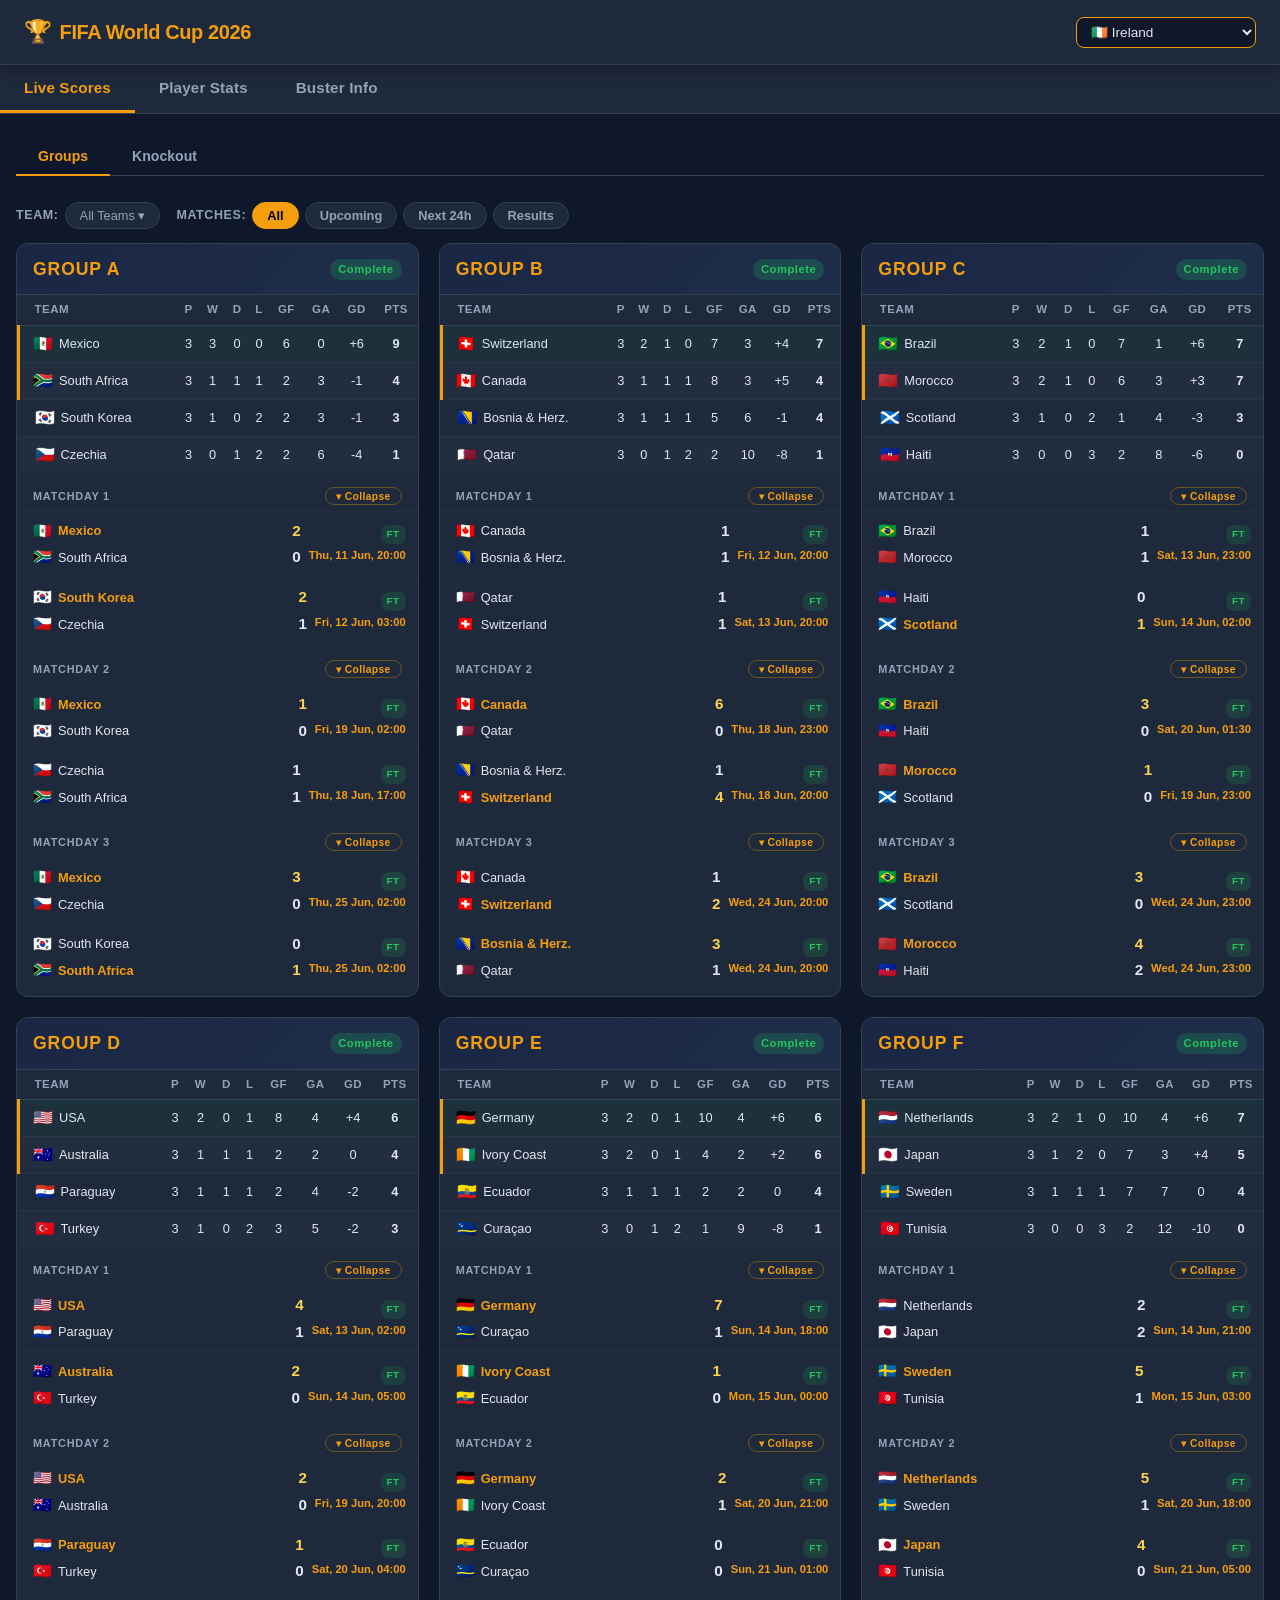
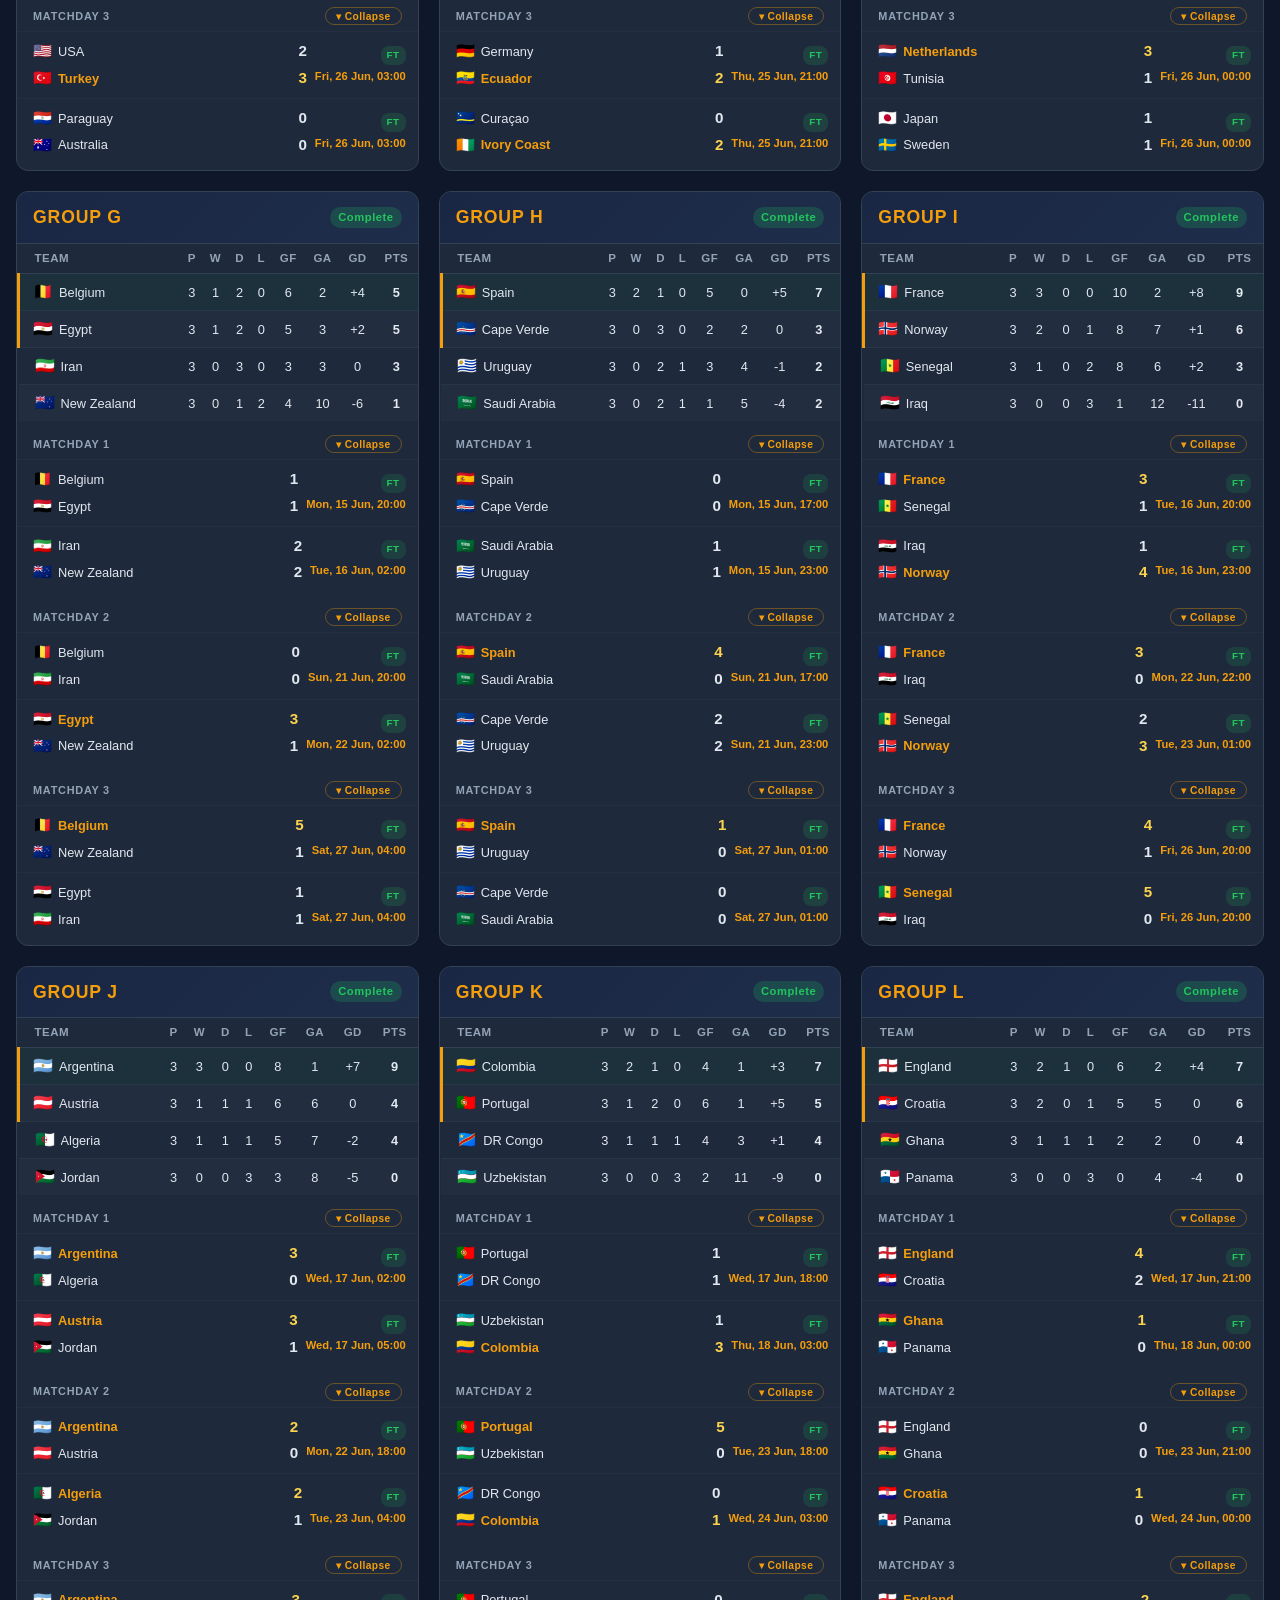
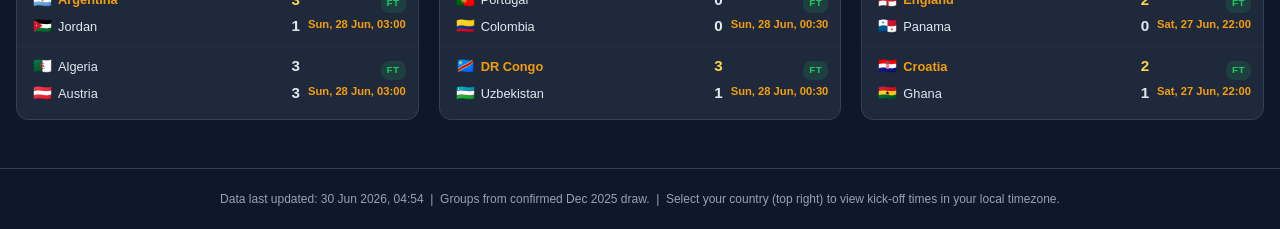
==== index.html @ 42debce6 "feat: capture penalty shootout winners in knockout bracket Knockout ties level after extra time are " ====
<!DOCTYPE html>
<html lang="en">
<head>
  <meta charset="UTF-8" />
  <meta name="viewport" content="width=device-width, initial-scale=1.0" />
  <title>FIFA World Cup 2026 — Live Scores & World Cup Buster</title>
  <meta name="description" content="Live scores, fixtures, and the World Cup Buster sweepstake for the 2026 FIFA World Cup. Grattan United AFC." />

  <!-- Web App Manifest -->
  <link rel="manifest" href="manifest.json" />
  <meta name="theme-color" content="#f59e0b" />
  <meta name="mobile-web-app-capable" content="yes" />
  <meta name="apple-mobile-web-app-capable" content="yes" />
  <meta name="apple-mobile-web-app-status-bar-style" content="black-translucent" />
  <meta name="apple-mobile-web-app-title" content="WC 2026" />

  <!-- Open Graph -->
  <meta property="og:type"        content="website" />
  <meta property="og:url"         content="https://beezzars200.github.io/World-Cup-2026/" />
  <meta property="og:site_name"   content="FIFA World Cup 2026" />
  <meta property="og:title"       content="World Cup Buster 2026 — Grattan United AFC" />
  <meta property="og:description" content="Enter the World Cup Buster — €20 entry, randomly drawn team from all 48 nations. Follow your team to glory. Grattan United AFC." />
  <meta property="og:image"       content="https://beezzars200.github.io/World-Cup-2026/images/IMG_2536.jpeg" />
  <meta property="og:image:alt"   content="World Cup Buster 2026 poster — Grattan United AFC" />

  <!-- Twitter / X Card -->
  <meta name="twitter:card"        content="summary_large_image" />
  <meta name="twitter:title"       content="World Cup Buster 2026 — Grattan United AFC" />
  <meta name="twitter:description" content="Enter the World Cup Buster — €20 entry, randomly drawn team from all 48 nations." />
  <meta name="twitter:image"       content="https://beezzars200.github.io/World-Cup-2026/images/IMG_2536.jpeg" />

  <link rel="stylesheet" href="css/style.css?v=20" />
</head>
<body>

<header class="site-header">
  <div class="header-inner">
    <div class="site-title">
      <span class="trophy">🏆</span>FIFA World Cup 2026
    </div>
    <div class="header-right">
      <select class="country-select" id="countrySelect" aria-label="Select your country to view local kick-off times"></select>
    </div>
  </div>
</header>

<nav class="tabs-bar" role="tablist">
  <div class="tabs-inner">
    <button class="tab-btn active"  data-tab="live"        role="tab" aria-selected="true">Live Scores</button>
    <button class="tab-btn"         data-tab="scorers"     role="tab" aria-selected="false">Player Stats</button>
    <button class="tab-btn"         data-tab="sweepstake"  role="tab" aria-selected="false">Buster Info</button>
  </div>
</nav>

<main class="main-content">

  <div id="ceremonyStrip"></div>

  <!-- LIVE SCORES -->
  <section class="tab-panel active" id="tab-live">
    <div id="liveNow" class="live-now-section"></div>
    <nav class="sub-tabs-bar">
      <button class="sub-tab-btn active" data-subtab="groups">Groups</button>
      <button class="sub-tab-btn"        data-subtab="bracket">Knockout</button>
    </nav>
    <div class="sub-tab-panel active" id="subtab-groups">
      <div class="group-filters">
        <div class="filter-group">
          <span class="filter-label">Team:</span>
          <div class="team-multiselect" id="teamMultiSelect">
            <button class="team-ms-trigger" id="teamMsTrigger">All Teams ▾</button>
            <div class="team-ms-panel" id="teamMsPanel"></div>
          </div>
        </div>
        <div class="filter-group">
          <span class="filter-label">Matches:</span>
          <button class="filter-btn active" data-groupstatus="all">All</button>
          <button class="filter-btn"        data-groupstatus="upcoming">Upcoming</button>
          <button class="filter-btn"        data-groupstatus="next24">Next 24h</button>
          <button class="filter-btn"        data-groupstatus="completed">Results</button>
        </div>
      </div>
      <div class="groups-grid" id="groupsGrid"></div>
    </div>
    <div class="sub-tab-panel" id="subtab-bracket">
      <div class="info-banner">📡 Live data for all games will be available once the tournament starts.</div>
      <div class="bracket-container">
        <div class="bracket-scroll" id="bracketScroll">
          <div class="bracket" id="bracketRoot"></div>
        </div>
      </div>
    </div>
  </section>

  <!-- TOP SCORER -->
  <section class="tab-panel" id="tab-scorers">
    <nav class="sub-tabs-bar">
      <button class="sub-tab-btn active" data-playerstatssub="scorers">Top Scorer</button>
      <button class="sub-tab-btn"        data-playerstatssub="cards">Cards</button>
    </nav>
    <div class="sub-tab-panel active" id="playerstatssub-scorers">
      <div id="scorersContainer" class="scorers-container"></div>
      <div class="buster-info-wrap">
        <div class="buster-info-card">
          <h3 class="buster-info-title">⚽ Top Goalscorer Prize Fund</h3>
          <div class="buster-prizes" style="margin-top:8px;">
            <div class="prizes-fund">
              <div class="prizes-label">Top Goalscorer Fund</div>
              <div class="prizes-row"><span>🥇 1st Prize</span><span>€200</span></div>
              <div class="prizes-row"><span>🥈 Runners Up</span><span>€100</span></div>
              <div class="prizes-row"><span>🥉 3rd Place</span><span>€60</span></div>
            </div>
          </div>
        </div>
      </div>
    </div>
    <div class="sub-tab-panel" id="playerstatssub-cards">
      <div id="cardsContainer" class="scorers-container"></div>
    </div>
  </section>

  <!-- BUSTER INFO -->
  <section class="tab-panel" id="tab-sweepstake">
    <div class="buster-contact-wrap">
      <a href="https://wa.me/353852789446" class="buster-contact-pill" target="_blank" rel="noopener">💬 Contact the organiser with any questions</a>
    </div>
    <nav class="sub-tabs-bar">
      <button class="sub-tab-btn active" data-drawsub="list">Draw</button>
      <button class="sub-tab-btn"        data-drawsub="reserve">Reserve Top Scorers</button>
    </nav>
    <div class="sub-tab-panel active" id="drawsub-list">
      <div class="draw-header">
        <h2 class="draw-title">🎲 The Draw — Who Got Who</h2>
        <p class="draw-sub">All 48 entrants with their drawn team and top goalscorer pick. When your team is playing the card lights up — tap any card for match info and your player's World Cup goals.</p>
        <input type="search" class="draw-search" id="drawSearch" placeholder="🔍 Search your name or team…" autocomplete="off" />
      </div>
      <div class="draw-grid" id="drawGrid"></div>
    </div>
    <div class="sub-tab-panel" id="drawsub-reserve">
      <div class="draw-header">
        <h2 class="draw-title">🩹 Reserve Top Scorers</h2>
        <p class="draw-sub">Stand-by list in case any assigned player gets injured before the first game.</p>
      </div>
      <div id="reserveList"></div>
    </div>
    <div class="buster-poster-wrap">
      <img src="images/IMG_2536.jpeg" alt="World Cup Buster — Grattan United AFC" class="buster-poster" />
    </div>
  </section>

</main>

<footer class="site-footer">
  <span id="lastUpdated">Data last updated: —</span>
  &nbsp;|&nbsp; Groups from confirmed Dec 2025 draw.
  &nbsp;|&nbsp; Select your country (top right) to view kick-off times in your local timezone.
</footer>

<script src="js/tournament.js?v=5"></script>
<script src="js/draw.js?v=3"></script>
<script src="js/app.js?v=25"></script>
</body>
</html>
---- css/style.css ----
:root {
  --bg: #0f172a;
  --surface: #1e293b;
  --surface2: #263348;
  --border: #334155;
  --text: #e2e8f0;
  --muted: #94a3b8;
  --gold: #f59e0b;
  --gold-light: #fcd34d;
  --green: #22c55e;
  --red: #ef4444;
  --blue: #3b82f6;
  --connector: #475569;
  --radius: 8px;
}

*, *::before, *::after { box-sizing: border-box; margin: 0; padding: 0; }

html { font-size: 16px; }

body {
  background: var(--bg);
  color: var(--text);
  font-family: -apple-system, BlinkMacSystemFont, 'Segoe UI', Roboto, sans-serif;
  min-height: 100vh;
  line-height: 1.5;
}

/* ── HEADER ── */
.site-header {
  background: var(--surface);
  border-bottom: 1px solid var(--border);
  padding: 0 24px;
  position: sticky;
  top: 0;
  z-index: 100;
  box-shadow: 0 2px 16px rgba(0,0,0,0.4);
}

.header-inner {
  max-width: 1400px;
  margin: 0 auto;
  display: flex;
  align-items: center;
  justify-content: space-between;
  height: 64px;
  gap: 16px;
}

.site-title {
  font-size: 1.25rem;
  font-weight: 700;
  color: var(--gold);
  letter-spacing: -0.02em;
  white-space: nowrap;
  flex-shrink: 0;
}

.site-title span.trophy { margin-right: 8px; font-size: 1.4rem; }

.header-right {
  display: flex;
  align-items: center;
  gap: 10px;
  flex-shrink: 0;
}



.country-select {
  background: var(--bg);
  color: var(--text);
  border: 1.5px solid var(--gold);
  border-radius: var(--radius);
  padding: 6px 10px;
  font-size: 0.85rem;
  cursor: pointer;
  outline: none;
  max-width: 180px;
  transition: border-color 0.2s;
}
.country-select:hover, .country-select:focus { border-color: var(--gold-light); }

/* ── TABS ── */
.tabs-bar {
  background: var(--surface);
  border-bottom: 1px solid var(--border);
  position: sticky;
  top: 64px;
  z-index: 99;
}

.tabs-inner {
  max-width: 1400px;
  margin: 0 auto;
  display: flex;
  overflow-x: auto;
  scrollbar-width: none;
}
.tabs-inner::-webkit-scrollbar { display: none; }

.tab-btn {
  background: none;
  border: none;
  color: var(--muted);
  font-size: 0.95rem;
  font-weight: 600;
  padding: 14px 24px;
  cursor: pointer;
  border-bottom: 3px solid transparent;
  white-space: nowrap;
  transition: color 0.2s, border-color 0.2s;
  letter-spacing: 0.01em;
}
.tab-btn:hover { color: var(--text); }
.tab-btn.active {
  color: var(--gold);
  border-bottom-color: var(--gold);
}

/* ── MAIN CONTENT ── */
.main-content {
  max-width: 1400px;
  margin: 0 auto;
  padding: 24px 16px 48px;
}

.tab-panel { display: none; }
.tab-panel.active { display: block; }

/* ── GROUP FILTERS ── */
.group-filters {
  display: flex;
  flex-wrap: wrap;
  gap: 8px 16px;
  align-items: center;
  padding: 10px 0 14px;
}

/* ── TEAM MULTI-SELECT ── */
.team-multiselect { position: relative; }

.team-ms-trigger {
  background: var(--surface);
  border: 1px solid var(--border);
  color: var(--muted);
  border-radius: 20px;
  padding: 5px 14px;
  font-size: 0.8rem;
  cursor: pointer;
  transition: all 0.15s;
  white-space: nowrap;
}
.team-ms-trigger:hover { color: var(--text); border-color: var(--text); }
.team-ms-trigger.active {
  background: var(--gold);
  border-color: var(--gold);
  color: #000;
}

.team-ms-panel {
  display: none;
  position: absolute;
  top: calc(100% + 6px);
  left: 0;
  z-index: 200;
  background: var(--surface);
  border: 1px solid var(--border);
  border-radius: 12px;
  padding: 10px;
  width: 300px;
  max-height: 280px;
  overflow-y: auto;
  flex-wrap: wrap;
  gap: 6px;
  box-shadow: 0 8px 24px rgba(0,0,0,0.4);
}
.team-ms-panel.open { display: flex; }

.team-chip {
  padding: 4px 10px;
  border-radius: 20px;
  border: 1px solid var(--border);
  background: transparent;
  color: var(--muted);
  cursor: pointer;
  font-size: 0.78rem;
  white-space: nowrap;
  transition: all 0.12s;
}
.team-chip:hover { border-color: var(--text); color: var(--text); }
.team-chip.selected {
  background: var(--gold);
  border-color: var(--gold);
  color: #000;
}

@media (max-width: 480px) {
  .team-ms-panel { width: calc(100vw - 32px); max-height: 240px; }
}

/* ── GROUP GRID ── */
.groups-grid {
  display: grid;
  grid-template-columns: repeat(auto-fill, minmax(320px, 1fr));
  gap: 20px;
}

.group-card {
  background: var(--surface);
  border: 1px solid var(--border);
  border-radius: 12px;
  overflow: hidden;
}

.group-card-header {
  background: linear-gradient(135deg, #1a2744 0%, #1e2d4a 100%);
  padding: 12px 16px;
  border-bottom: 1px solid var(--border);
  display: flex;
  align-items: center;
  justify-content: space-between;
}

.group-letter {
  font-size: 1.1rem;
  font-weight: 800;
  color: var(--gold);
  letter-spacing: 0.05em;
  text-transform: uppercase;
}

.group-status-badge {
  font-size: 0.7rem;
  padding: 2px 8px;
  border-radius: 20px;
  font-weight: 600;
  letter-spacing: 0.05em;
}
.group-status-badge.complete { background: rgba(34,197,94,0.2); color: var(--green); }
.group-status-badge.ongoing  { background: rgba(245,158,11,0.2); color: var(--gold); }
.group-status-badge.upcoming { background: rgba(148,163,184,0.15); color: var(--muted); }

/* Standings table */
.standings-table {
  width: 100%;
  border-collapse: collapse;
  font-size: 0.8rem;
}

.standings-table th {
  color: var(--muted);
  font-weight: 600;
  text-align: center;
  padding: 6px 4px;
  border-bottom: 1px solid var(--border);
  font-size: 0.72rem;
  letter-spacing: 0.04em;
  text-transform: uppercase;
}
.standings-table th:first-child { text-align: left; padding-left: 16px; }

.standings-table td {
  text-align: center;
  padding: 6px 4px;
  color: var(--text);
  transition: background 0.15s;
}
.standings-table td:first-child {
  text-align: left;
  padding-left: 16px;
  max-width: 130px;
}

.standings-table tr:not(:last-child) td { border-bottom: 1px solid rgba(51,65,85,0.5); }
.standings-table tr:nth-child(even) td { background: rgba(255,255,255,0.02); }

.standings-row.qualifying td {
  background: rgba(34,197,94,0.05);
}
.standings-row.qualifying td:first-child {
  border-left: 3px solid var(--green);
  padding-left: 13px;
}
.standings-row.qualified td:first-child { border-left-color: var(--gold); }

.team-cell {
  display: flex;
  align-items: center;
  gap: 6px;
  white-space: nowrap;
}
.team-cell .flag { font-size: 1rem; flex-shrink: 0; }
.team-cell .tname { font-weight: 500; overflow: hidden; text-overflow: ellipsis; }

.pts-cell { font-weight: 700; color: var(--gold-light); }

/* Group matches */
.group-matches { padding: 0 0 4px; }

.matchday-section { padding: 8px 0 2px; }

.matchday-header {
  display: flex;
  align-items: center;
  justify-content: space-between;
  padding: 6px 16px;
  cursor: pointer;
  transition: background 0.15s;
}
.matchday-header:hover { background: rgba(255,255,255,0.04); }

.matchday-label {
  font-size: 0.68rem;
  color: var(--muted);
  font-weight: 700;
  text-transform: uppercase;
  letter-spacing: 0.07em;
  display: flex;
  align-items: center;
  gap: 8px;
}

.matchday-toggle {
  background: none;
  border: 1px solid rgba(245,158,11,0.35);
  border-radius: 12px;
  color: var(--gold);
  font-size: 0.64rem;
  font-weight: 700;
  padding: 2px 10px;
  cursor: pointer;
  font-family: inherit;
  letter-spacing: 0.04em;
  white-space: nowrap;
  transition: background 0.15s, border-color 0.15s;
}
.matchday-header:hover .matchday-toggle {
  background: rgba(245,158,11,0.12);
  border-color: var(--gold);
}

.match-row {
  display: flex;
  align-items: center;
  padding: 6px 16px;
  gap: 6px;
  font-size: 0.82rem;
  border-top: 1px solid rgba(51,65,85,0.3);
  transition: background 0.15s;
}
.match-row:hover { background: rgba(255,255,255,0.03); }

.match-row-teams {
  flex: 1;
  display: flex;
  align-items: center;
  gap: 4px;
  min-width: 0;
}

.match-team {
  display: flex;
  align-items: center;
  gap: 4px;
  flex: 1;
  min-width: 0;
}
.match-team.right { flex-direction: row-reverse; }
.match-team .flag { font-size: 0.95rem; flex-shrink: 0; }
.match-team .tname { overflow: hidden; text-overflow: ellipsis; white-space: nowrap; font-size: 0.8rem; }

.match-score {
  display: flex;
  align-items: center;
  gap: 4px;
  flex-shrink: 0;
  min-width: 44px;
  justify-content: center;
}

.score-num {
  font-weight: 800;
  font-size: 1rem;
  color: var(--text);
  width: 16px;
  text-align: center;
}
.score-sep { color: var(--muted); font-size: 0.85rem; }
.score-dash { color: var(--muted); font-size: 0.75rem; white-space: nowrap; }

.match-meta {
  display: flex;
  flex-direction: column;
  align-items: flex-end;
  flex-shrink: 0;
  min-width: 72px;
}
.match-time { font-size: 0.75rem; color: var(--gold); font-weight: 600; }
.match-time.est { color: var(--muted); }
.match-venue-sm { font-size: 0.65rem; color: var(--muted); white-space: nowrap; overflow: hidden; text-overflow: ellipsis; max-width: 100px; }

/* ── BRACKET ── */
.bracket-container { padding: 16px 0; }

.bracket-scroll {
  overflow-x: auto;
  overflow-y: visible;
  padding: 24px 8px;
  min-height: 600px;
}

.bracket {
  display: flex;
  align-items: center;
  gap: 0;
  min-width: max-content;
}

.bracket-half {
  display: flex;
  align-items: stretch;
}
.bracket-half.left  { flex-direction: row; }
.bracket-half.right { flex-direction: row-reverse; }

.bracket-round {
  display: flex;
  flex-direction: column;
  justify-content: space-around;
  flex-shrink: 0;
  width: 195px;
  padding: 0 8px;
}

.round-header {
  text-align: center;
  font-size: 0.72rem;
  font-weight: 700;
  color: var(--gold);
  text-transform: uppercase;
  letter-spacing: 0.08em;
  padding: 4px 0 8px;
  flex-shrink: 0;
}

.round-matches {
  display: flex;
  flex-direction: column;
  justify-content: space-around;
  flex: 1;
  gap: 8px;
}

.matchup {
  display: flex;
  flex-direction: column;
  justify-content: space-around;
  flex: 1;
  position: relative;
  gap: 4px;
}

/* Connector lines: feeder per card → vertical bracket elbow → outgoing to next round */
.card-wrap {
  position: relative;
}

.bracket-half.left .card-wrap::after {
  content: '';
  position: absolute;
  top: 50%;
  right: -8px;
  width: 8px;
  height: 1px;
  background: var(--connector);
  pointer-events: none;
}

.bracket-half.right .card-wrap::after {
  content: '';
  position: absolute;
  top: 50%;
  left: -8px;
  width: 8px;
  height: 1px;
  background: var(--connector);
  pointer-events: none;
}

/* Vertical bracket elbow */
.bracket-half.left .matchup::before {
  content: '';
  position: absolute;
  right: -9px;
  top: 26%;
  height: 48%;
  width: 1px;
  background: var(--connector);
}

.bracket-half.right .matchup::before {
  content: '';
  position: absolute;
  left: -9px;
  top: 26%;
  height: 48%;
  width: 1px;
  background: var(--connector);
}

/* Outgoing horizontal line from elbow to next round */
.bracket-half.left .matchup::after {
  content: '';
  position: absolute;
  right: -16px;
  top: 50%;
  width: 8px;
  height: 1px;
  background: var(--connector);
}

.bracket-half.right .matchup::after {
  content: '';
  position: absolute;
  left: -16px;
  top: 50%;
  width: 8px;
  height: 1px;
  background: var(--connector);
}

/* Hide connectors on single-card matchups (SF) and innermost rounds */
.matchup.single::before,
.matchup.single::after,
.matchup.single .card-wrap::after,
.no-connector .matchup::before,
.no-connector .matchup::after,
.no-connector .card-wrap::after {
  display: none;
}

.match-card {
  background: var(--surface);
  border: 1px solid var(--border);
  border-radius: 8px;
  overflow: hidden;
  cursor: default;
  transition: border-color 0.2s, box-shadow 0.2s;
  position: relative;
}
.match-card:hover {
  border-color: var(--gold);
  box-shadow: 0 0 12px rgba(245,158,11,0.15);
}

.match-card.card-live {
  border-left: 3px solid var(--red);
  box-shadow: 0 0 10px rgba(239,68,68,0.2);
}
.match-card.card-finished {
  border-left: 3px solid rgba(34,197,94,0.45);
}

.card-live-dot {
  display: inline-block;
  width: 6px;
  height: 6px;
  border-radius: 50%;
  background: var(--red);
  flex-shrink: 0;
  animation: pulse 1.2s infinite;
}

.match-card-team {
  display: flex;
  align-items: center;
  padding: 6px 10px;
  gap: 6px;
  font-size: 0.78rem;
  font-weight: 500;
  min-height: 30px;
}
.match-card-team:first-child {
  border-bottom: 1px solid var(--border);
}

.match-card-team .flag { font-size: 1rem; flex-shrink: 0; }
.match-card-team .cname { flex: 1; overflow: hidden; text-overflow: ellipsis; white-space: nowrap; color: var(--muted); }
.match-card-team .cname.known { color: var(--text); }
.match-card-team .cscore {
  font-weight: 800;
  font-size: 0.95rem;
  color: var(--text);
  min-width: 18px;
  text-align: right;
}

.match-card-team .cscore .cpens {
  font-weight: 700;
  font-size: 0.72rem;
  color: var(--muted);
  margin-left: 3px;
}
.match-card-team.winner .cname { color: var(--gold); font-weight: 700; }
.match-card-team.winner .cscore { color: var(--gold-light); }
.match-card-team.winner .cscore .cpens { color: var(--gold); }

.match-card-footer {
  padding: 4px 10px;
  background: rgba(0,0,0,0.2);
  display: flex;
  align-items: center;
  justify-content: space-between;
  gap: 4px;
}

.match-card-no {
  font-size: 0.65rem;
  color: var(--muted);
  font-weight: 600;
}
.match-card-time {
  font-size: 0.65rem;
  color: var(--gold);
  font-weight: 600;
  white-space: nowrap;
}
.match-card-time.est { color: var(--muted); }
.match-card-venue-sm {
  font-size: 0.6rem;
  color: var(--muted);
  overflow: hidden;
  text-overflow: ellipsis;
  white-space: nowrap;
  max-width: 80px;
  text-align: right;
}

/* Bracket center */
.bracket-center {
  flex-shrink: 0;
  display: flex;
  flex-direction: column;
  align-items: center;
  gap: 12px;
  padding: 0 20px;
}

.center-label {
  font-size: 0.72rem;
  font-weight: 700;
  color: var(--gold);
  text-transform: uppercase;
  letter-spacing: 0.1em;
  text-align: center;
  margin-bottom: 4px;
}

.final-card {
  width: 210px;
  background: linear-gradient(135deg, #1a2744 0%, #1e2d4a 100%);
  border: 2px solid var(--gold);
  border-radius: 10px;
  overflow: hidden;
  box-shadow: 0 0 24px rgba(245,158,11,0.2);
}

.final-card .match-card-footer {
  background: rgba(245,158,11,0.1);
}

.third-card {
  width: 210px;
  background: var(--surface2);
  border: 1px solid var(--border);
  border-radius: 10px;
  overflow: hidden;
}

.center-divider {
  width: 100%;
  height: 1px;
  background: var(--border);
  margin: 4px 0;
}

/* ── SCHEDULE ── */
.schedule-filters {
  display: flex;
  gap: 8px;
  flex-wrap: wrap;
  margin-bottom: 20px;
  align-items: center;
}

.filter-group {
  display: flex;
  gap: 6px;
  align-items: center;
}

.filter-label {
  font-size: 0.78rem;
  color: var(--muted);
  font-weight: 600;
  text-transform: uppercase;
  letter-spacing: 0.05em;
}

.filter-btn {
  background: var(--surface);
  border: 1px solid var(--border);
  color: var(--muted);
  border-radius: 20px;
  padding: 5px 14px;
  font-size: 0.8rem;
  font-weight: 600;
  cursor: pointer;
  transition: all 0.15s;
}
.filter-btn:hover { color: var(--text); border-color: var(--text); }
.filter-btn.active {
  background: var(--gold);
  border-color: var(--gold);
  color: #000;
}

.filter-select {
  background: var(--surface);
  color: var(--text);
  border: 1px solid var(--border);
  border-radius: 6px;
  padding: 5px 10px;
  font-size: 0.8rem;
  cursor: pointer;
  outline: none;
}
.filter-select:focus { border-color: var(--gold); }

.schedule-body { display: flex; flex-direction: column; gap: 0; }

.date-group { margin-bottom: 24px; }

.date-header {
  font-size: 0.82rem;
  font-weight: 700;
  color: var(--gold);
  text-transform: uppercase;
  letter-spacing: 0.07em;
  padding: 8px 0 10px;
  border-bottom: 1px solid var(--border);
  margin-bottom: 8px;
}

.match-item {
  background: var(--surface);
  border: 1px solid var(--border);
  border-radius: 10px;
  padding: 12px 16px;
  margin-bottom: 8px;
  display: grid;
  grid-template-columns: auto 1fr auto;
  gap: 12px;
  align-items: center;
  transition: border-color 0.15s;
}
.match-item:hover { border-color: var(--connector); }

.match-item-badge {
  display: flex;
  flex-direction: column;
  align-items: center;
  gap: 4px;
  min-width: 56px;
}

.round-badge {
  font-size: 0.65rem;
  font-weight: 700;
  text-transform: uppercase;
  letter-spacing: 0.06em;
  padding: 2px 8px;
  border-radius: 10px;
  white-space: nowrap;
}
.round-badge.group  { background: rgba(59,130,246,0.2); color: var(--blue); }
.round-badge.ko     { background: rgba(245,158,11,0.2); color: var(--gold); }
.round-badge.final  { background: rgba(245,158,11,0.35); color: var(--gold-light); border: 1px solid var(--gold); }

.match-num {
  font-size: 0.68rem;
  color: var(--muted);
}

.match-item-teams {
  display: flex;
  flex-direction: column;
  gap: 4px;
}

.match-item-team {
  display: flex;
  align-items: center;
  gap: 8px;
  font-size: 0.88rem;
  font-weight: 500;
}
.match-item-team .flag { font-size: 1.05rem; }
.match-item-team .tname { flex: 1; }
.match-item-team .tscore {
  font-weight: 800;
  font-size: 1rem;
  color: var(--text);
  min-width: 20px;
  text-align: right;
}
.match-item-team.winner .tname { color: var(--gold); font-weight: 700; }
.match-item-team.winner .tscore { color: var(--gold-light); }

.match-item-sep {
  text-align: center;
  color: var(--border);
  font-size: 0.7rem;
  line-height: 1;
}

.match-item-meta {
  display: flex;
  flex-direction: column;
  align-items: flex-end;
  gap: 3px;
  min-width: 90px;
}

.match-item-time {
  font-size: 0.82rem;
  font-weight: 700;
  color: var(--gold);
}
.match-item-time.est { color: var(--muted); }
.match-item-venue {
  font-size: 0.7rem;
  color: var(--muted);
  text-align: right;
  white-space: nowrap;
  overflow: hidden;
  text-overflow: ellipsis;
  max-width: 120px;
}
.match-item-city {
  font-size: 0.68rem;
  color: var(--connector);
}
.est-badge {
  font-size: 0.62rem;
  background: rgba(148,163,184,0.15);
  color: var(--muted);
  padding: 1px 5px;
  border-radius: 4px;
  font-weight: 600;
}

.no-matches {
  text-align: center;
  padding: 48px;
  color: var(--muted);
  font-size: 0.95rem;
}

/* ── STATUS BADGES ── */
.status-dot {
  display: inline-block;
  width: 7px;
  height: 7px;
  border-radius: 50%;
  margin-right: 4px;
}
.status-live .status-dot {
  background: var(--red);
  animation: pulse 1.2s infinite;
}
.status-finished .status-dot { background: var(--green); }
.status-upcoming .status-dot { background: var(--muted); }

@keyframes pulse {
  0%, 100% { opacity: 1; transform: scale(1); }
  50% { opacity: 0.5; transform: scale(1.3); }
}

/* ── FOOTER ── */
.site-footer {
  text-align: center;
  padding: 20px 16px;
  color: var(--muted);
  font-size: 0.75rem;
  border-top: 1px solid var(--border);
  line-height: 1.7;
}

/* ── RESPONSIVE ── */
@media (max-width: 768px) {
  .site-header { padding: 0 12px; }
  .header-inner { height: 56px; }
  .site-title { font-size: 0.95rem; }
  .country-select { max-width: 130px; font-size: 0.78rem; }

  .tabs-bar { top: 56px; }
  .tab-btn { padding: 11px 12px; font-size: 0.78rem; }

  .main-content { padding: 16px 10px 40px; }

  .groups-grid { grid-template-columns: 1fr; }

  .match-item {
    grid-template-columns: auto 1fr;
    grid-template-rows: auto auto;
  }
  .match-item-meta {
    grid-column: 2;
    grid-row: 1;
    align-items: flex-end;
    flex-direction: row;
    gap: 8px;
    align-self: start;
  }
  .match-item-teams { grid-row: 2; grid-column: 1 / 3; }
  .match-item-badge { grid-row: 1; }

  .bracket-round { width: 165px; }
  .final-card, .third-card { width: 180px; }
  .bracket-center { padding: 0 12px; }
}

@media (max-width: 480px) {
  .schedule-filters { gap: 6px; }
  .filter-btn { padding: 4px 10px; font-size: 0.75rem; }
  .standings-table { font-size: 0.72rem; }
  .standings-table td:first-child, .standings-table th:first-child { padding-left: 10px; }
}

/* ── LIVE NOW SECTION ── */
.live-now-section {
  max-width: 1400px;
  margin: 0 auto;
  padding: 0 16px;
}

.live-now-header {
  display: flex;
  align-items: center;
  gap: 8px;
  padding: 14px 0 10px;
  font-size: 0.82rem;
  font-weight: 800;
  color: var(--red);
  letter-spacing: 0.06em;
  text-transform: uppercase;
}

.live-now-dot {
  display: inline-block;
  width: 10px;
  height: 10px;
  border-radius: 50%;
  background: var(--red);
  animation: pulse 1.2s infinite;
  flex-shrink: 0;
}

.live-now-grid {
  display: flex;
  flex-wrap: wrap;
  gap: 12px;
  padding-bottom: 16px;
}

.live-tile {
  background: linear-gradient(135deg, #1f1a2e 0%, #1a2744 100%);
  border: 2px solid rgba(239,68,68,0.55);
  border-radius: 14px;
  padding: 14px 18px;
  min-width: 210px;
  flex: 1;
  max-width: 300px;
  box-shadow: 0 0 20px rgba(239,68,68,0.12);
}

.live-tile-round {
  font-size: 0.65rem;
  font-weight: 700;
  text-transform: uppercase;
  letter-spacing: 0.08em;
  color: var(--muted);
  margin-bottom: 10px;
}

.live-tile-team {
  display: flex;
  align-items: center;
  gap: 8px;
  padding: 4px 0;
  font-size: 0.92rem;
  font-weight: 600;
  color: var(--text);
}
.live-tile-team.leading {
  color: #fff;
  font-weight: 800;
}

.live-tile-flag { font-size: 1.3rem; flex-shrink: 0; }

.live-tile-name { flex: 1; }

.live-tile-score {
  font-size: 1.3rem;
  font-weight: 900;
  color: var(--red);
  min-width: 22px;
  text-align: right;
}
.live-tile-team.leading .live-tile-score { color: var(--gold-light); }

.live-tile-footer {
  font-size: 0.68rem;
  color: var(--muted);
  margin-top: 10px;
  border-top: 1px solid rgba(255,255,255,0.06);
  padding-top: 7px;
}

/* ── MATCH ROW (redesigned — stacked teams, no clipping) ── */
.match-row {
  display: flex;
  align-items: stretch;
  padding: 8px 12px 8px 16px;
  gap: 8px;
  border-top: 1px solid rgba(51,65,85,0.3);
  transition: background 0.15s;
}
.match-row:hover { background: rgba(255,255,255,0.03); }
.match-row.mrow-live { background: rgba(239,68,68,0.04); }

.mrow-body {
  flex: 1;
  min-width: 0;
  display: flex;
  flex-direction: column;
  gap: 4px;
}

.mrow-team {
  display: flex;
  align-items: center;
  gap: 6px;
  min-width: 0;
}
.mrow-team .flag  { font-size: 0.95rem; flex-shrink: 0; }
.mrow-team .tname { flex: 1; font-size: 0.8rem; font-weight: 500; overflow: hidden; text-overflow: ellipsis; white-space: nowrap; }
.mrow-winner .tname { color: var(--gold); font-weight: 700; }

.mrow-score {
  font-weight: 800;
  font-size: 0.95rem;
  min-width: 16px;
  text-align: right;
  flex-shrink: 0;
  color: var(--text);
}
.mrow-winner .mrow-score { color: var(--gold-light); }

.mrow-side {
  display: flex;
  flex-direction: column;
  align-items: flex-end;
  justify-content: center;
  gap: 4px;
  flex-shrink: 0;
  min-width: 68px;
}

.mrow-status-badge {
  display: inline-flex;
  align-items: center;
  gap: 4px;
  font-size: 0.62rem;
  font-weight: 700;
  letter-spacing: 0.05em;
  padding: 2px 6px;
  border-radius: 8px;
  white-space: nowrap;
}
.mrow-live           { background: rgba(239,68,68,0.15); color: var(--red); }
.mrow-ft             { background: rgba(34,197,94,0.15);  color: var(--green); }
.mrow-upcoming-badge { background: rgba(148,163,184,0.1); color: var(--muted); }

.live-dot {
  display: inline-block;
  width: 6px; height: 6px;
  border-radius: 50%;
  background: var(--red);
  animation: pulse 1.2s infinite;
  flex-shrink: 0;
}

.upcoming-dot {
  display: inline-block;
  width: 5px; height: 5px;
  border-radius: 50%;
  background: var(--muted);
  opacity: 0.55;
  flex-shrink: 0;
}

.mrow-time {
  font-size: 0.7rem;
  color: var(--gold);
  font-weight: 600;
  text-align: right;
  line-height: 1.35;
}
.mrow-time.est { color: var(--muted); }

/* ── BUSTER ── */
.buster-wrap {
  display: flex;
  justify-content: center;
  padding: 40px 16px;
}

.buster-card {
  background: var(--surface);
  border: 1px solid var(--border);
  border-radius: 16px;
  padding: 36px 40px;
  width: 100%;
  max-width: 440px;
  box-shadow: 0 8px 32px rgba(0,0,0,0.3);
}

.buster-header {
  text-align: center;
  margin-bottom: 28px;
}

.buster-trophy { font-size: 2.4rem; display: block; margin-bottom: 10px; }

.buster-title {
  font-size: 1.6rem;
  font-weight: 800;
  color: var(--gold);
  margin-bottom: 8px;
}

.buster-desc {
  color: var(--muted);
  font-size: 0.88rem;
  line-height: 1.5;
}

.buster-cap-note {
  font-size: 0.78rem;
  color: var(--muted);
  margin: 6px 0 0;
}
.buster-spots { margin-top: 10px; font-size: 0.82rem; font-weight: 700; padding: 6px 14px; border-radius: 20px; display: inline-block; }
.spots-full { background: rgba(239,68,68,0.12); color: var(--red); }

.buster-form { display: flex; flex-direction: column; }

.field-error {
  display: block;
  font-size: 0.72rem;
  color: var(--red);
  margin-top: 4px;
  min-height: 16px;
}

.buster-success-card { text-align: center; }

.success-icon { font-size: 3rem; margin-bottom: 12px; }

.success-heading {
  font-size: 1.5rem;
  font-weight: 800;
  color: var(--gold);
  margin-bottom: 10px;
}

.success-msg { color: var(--muted); font-size: 0.9rem; line-height: 1.6; }

.success-divider { width: 40px; height: 2px; background: var(--border); margin: 24px auto; }

.success-pay-label {
  font-size: 0.82rem;
  color: var(--muted);
  margin-bottom: 14px;
  font-weight: 600;
}

.revolut-btn {
  display: inline-block;
  background: #191C1F;
  color: #fff;
  border: 1.5px solid #2C2F33;
  border-radius: 10px;
  padding: 14px 28px;
  font-size: 1rem;
  font-weight: 700;
  text-decoration: none;
  letter-spacing: 0.01em;
  transition: background 0.15s, border-color 0.15s;
  margin-bottom: 16px;
}
.revolut-btn:hover { background: #2C2F33; border-color: #444; }

.success-pay-note {
  font-size: 0.76rem;
  color: var(--muted);
  line-height: 1.5;
  background: rgba(255,255,255,0.04);
  border-radius: 8px;
  padding: 10px 14px;
  margin-bottom: 10px;
}

.success-pay-warning {
  font-size: 0.78rem;
  font-weight: 700;
  color: var(--gold);
  background: rgba(245,158,11,0.08);
  border: 1px solid rgba(245,158,11,0.25);
  border-radius: 8px;
  padding: 9px 14px;
  line-height: 1.4;
}

.whatsapp-btn {
  display: inline-block;
  background: #25D366;
  color: #fff;
  border-radius: 10px;
  padding: 14px 28px;
  font-size: 1rem;
  font-weight: 700;
  text-decoration: none;
  letter-spacing: 0.01em;
  transition: background 0.15s;
  margin-bottom: 4px;
}
.whatsapp-btn:hover { background: #1ebe5d; }

.success-wa-primary {
  display: block;
  text-align: center;
  width: 100%;
  box-sizing: border-box;
  font-size: 1.05rem;
  padding: 16px 24px;
  margin: 18px 0 12px;
}

.sweep-field { margin-bottom: 14px; }
.sweep-field label {
  display: block;
  font-size: 0.74rem;
  font-weight: 700;
  color: var(--muted);
  text-transform: uppercase;
  letter-spacing: 0.05em;
  margin-bottom: 6px;
}
.sweep-field input {
  width: 100%;
  background: var(--bg);
  border: 1.5px solid var(--border);
  border-radius: 6px;
  color: var(--text);
  padding: 9px 12px;
  font-size: 0.88rem;
  outline: none;
  transition: border-color 0.2s;
  font-family: inherit;
}
.sweep-field input:focus { border-color: var(--gold); }
.sweep-field input::placeholder { color: var(--muted); opacity: 0.55; }

.sweep-submit {
  width: 100%;
  padding: 12px;
  background: var(--gold);
  border: none;
  border-radius: 8px;
  color: #000;
  font-size: 0.9rem;
  font-weight: 800;
  cursor: pointer;
  letter-spacing: 0.02em;
  transition: background 0.15s, opacity 0.15s;
  font-family: inherit;
}
.sweep-submit:hover:not(:disabled) { background: var(--gold-light); }
.sweep-submit:disabled { opacity: 0.4; cursor: not-allowed; }

.sweep-note {
  font-size: 0.68rem;
  color: var(--muted);
  text-align: center;
  margin-top: 12px;
  line-height: 1.5;
}
.sweep-note code { background: rgba(255,255,255,0.07); padding: 1px 4px; border-radius: 3px; font-size: 0.65rem; }

.sweep-message {
  border-radius: 8px;
  padding: 10px 14px;
  font-size: 0.82rem;
  font-weight: 600;
  margin-bottom: 14px;
  line-height: 1.4;
}
.sweep-msg-success { background: rgba(34,197,94,0.15); color: var(--green); border: 1px solid rgba(34,197,94,0.3); }
.sweep-msg-warning { background: rgba(245,158,11,0.15); color: var(--gold); border: 1px solid rgba(245,158,11,0.3); }
.sweep-msg-error   { background: rgba(239,68,68,0.15);  color: var(--red);  border: 1px solid rgba(239,68,68,0.3); }

/* ── SUB-TABS ── */
.sub-tabs-bar {
  display: flex;
  border-bottom: 1px solid var(--border);
  margin-bottom: 16px;
}

#tab-live .sub-tabs-bar {
  position: sticky;
  top: 115px; /* header 64px + tabs bar ~51px */
  z-index: 50;
  background: var(--bg);
}
@media (max-width: 768px) {
  #tab-live .sub-tabs-bar { top: 98px; } /* header 56px + tabs bar ~42px */
}
.sub-tab-btn {
  background: none;
  border: none;
  border-bottom: 2px solid transparent;
  color: var(--muted);
  font-size: 0.88rem;
  font-weight: 600;
  padding: 10px 22px;
  cursor: pointer;
  white-space: nowrap;
  font-family: inherit;
  transition: color 0.2s, border-color 0.2s;
  margin-bottom: -1px;
}
.sub-tab-btn:hover { color: var(--text); }
.sub-tab-btn.active { color: var(--gold); border-bottom-color: var(--gold); }
.sub-tab-panel { display: none; }
.sub-tab-panel.active { display: block; }

/* ── INFO BANNER ── */
.info-banner {
  font-size: 0.8rem;
  color: var(--muted);
  background: rgba(255,255,255,0.04);
  border: 1px solid var(--border);
  border-radius: 6px;
  padding: 8px 14px;
  margin-bottom: 14px;
  text-align: center;
}

/* ── BUSTER CTA BANNER ── */
.buster-cta {
  display: flex;
  align-items: center;
  justify-content: space-between;
  gap: 10px;
  margin-bottom: 12px;
  padding: 5px 10px 5px 12px;
  background: rgba(245,158,11,0.06);
  border: 1px solid rgba(245,158,11,0.2);
  border-radius: 6px;
  cursor: pointer;
  transition: background 0.15s, border-color 0.15s;
}
.buster-cta:hover { background: rgba(245,158,11,0.11); border-color: var(--gold); }

.buster-cta-text { font-size: 0.75rem; color: var(--muted); line-height: 1.3; }
.buster-cta-text strong { color: var(--gold); }

.buster-cta-btn {
  background: var(--gold);
  border: none;
  border-radius: 5px;
  color: #000;
  font-size: 0.72rem;
  font-weight: 800;
  padding: 4px 10px;
  cursor: pointer;
  white-space: nowrap;
  flex-shrink: 0;
  font-family: inherit;
  transition: background 0.15s;
}
.buster-cta-btn:hover { background: var(--gold-light); }


/* ── BUSTER GATE ── */
.buster-gate {
  display: flex;
  justify-content: center;
  align-items: flex-start;
  padding: 40px 16px;
}

.gate-card {
  background: var(--surface);
  border: 1px solid var(--border);
  border-radius: 16px;
  padding: 36px 40px;
  width: 100%;
  max-width: 420px;
  text-align: center;
  box-shadow: 0 8px 32px rgba(0,0,0,0.3);
}

.gate-lock { font-size: 2.4rem; margin-bottom: 12px; }

.gate-title {
  font-size: 1.5rem;
  font-weight: 800;
  color: var(--gold);
  margin-bottom: 10px;
}

.gate-desc {
  font-size: 0.86rem;
  color: var(--muted);
  line-height: 1.6;
  margin-bottom: 24px;
}

.gate-form { display: flex; flex-direction: column; gap: 10px; margin-bottom: 20px; }

.gate-input {
  width: 100%;
  background: var(--bg);
  border: 1.5px solid var(--border);
  border-radius: 8px;
  color: var(--text);
  padding: 12px 14px;
  font-size: 1rem;
  outline: none;
  text-align: center;
  letter-spacing: 0.1em;
  font-family: inherit;
  transition: border-color 0.2s;
}
.gate-input:focus { border-color: var(--gold); }

.gate-btn {
  background: var(--gold);
  border: none;
  border-radius: 8px;
  color: #000;
  font-size: 0.95rem;
  font-weight: 800;
  padding: 12px;
  cursor: pointer;
  font-family: inherit;
  transition: background 0.15s;
}
.gate-btn:hover { background: var(--gold-light); }

.gate-error {
  font-size: 0.76rem;
  color: var(--red);
  min-height: 18px;
  line-height: 1.4;
}

.gate-wa-btn { display: inline-block; }

@keyframes shake {
  0%, 100% { transform: translateX(0); }
  20%       { transform: translateX(-8px); }
  40%       { transform: translateX(8px); }
  60%       { transform: translateX(-5px); }
  80%       { transform: translateX(5px); }
}
.gate-shake { animation: shake 0.45s ease; }

/* ── BUSTER CONTENT ── */
.buster-poster-wrap {
  max-width: 300px;
  margin: 28px auto 20px;
}
.buster-poster {
  width: 100%;
  border-radius: 12px;
  display: block;
}
.buster-wa-btn {
  display: block;
  text-align: center;
  width: 100%;
  box-sizing: border-box;
  font-size: 1.05rem;
  padding: 16px 24px;
  margin-top: 16px;
}

.buster-info-wrap {
  display: flex;
  justify-content: center;
  padding: 32px 0 8px;
}

.buster-info-card {
  background: var(--surface);
  border: 1px solid var(--border);
  border-radius: 14px;
  padding: 28px 32px;
  width: 100%;
  max-width: 560px;
}

.buster-info-title {
  font-size: 1rem;
  font-weight: 800;
  color: var(--gold);
  text-transform: uppercase;
  letter-spacing: 0.06em;
  margin-bottom: 18px;
}

.buster-how-list {
  list-style: none;
  display: flex;
  flex-direction: column;
  gap: 12px;
  margin-bottom: 24px;
}

.buster-how-list li {
  display: flex;
  align-items: flex-start;
  gap: 12px;
  font-size: 0.88rem;
  color: var(--text);
  line-height: 1.5;
}

.how-icon { font-size: 1.1rem; flex-shrink: 0; margin-top: 1px; }

.buster-prizes {
  display: flex;
  gap: 12px;
  margin-top: 20px;
  flex-wrap: wrap;
}

.prizes-fund {
  flex: 1;
  min-width: 160px;
  background: rgba(245,158,11,0.07);
  border: 1px solid rgba(245,158,11,0.2);
  border-radius: 8px;
  padding: 12px 14px;
}

.prizes-label {
  font-size: 0.68rem;
  font-weight: 800;
  text-transform: uppercase;
  letter-spacing: 0.07em;
  color: var(--gold);
  margin-bottom: 8px;
}

.prizes-row {
  display: flex;
  justify-content: space-between;
  font-size: 0.82rem;
  color: var(--text);
  padding: 3px 0;
  border-bottom: 1px solid rgba(255,255,255,0.05);
}
.prizes-row:last-child { border-bottom: none; }
.prizes-row span:last-child { font-weight: 700; color: var(--gold); }

@media (max-width: 768px) {
  .live-now-section { padding: 0 10px; }
  .live-tile { max-width: 100%; }
  .buster-card { padding: 24px 20px; }
  .gate-card { padding: 28px 20px; }
  .buster-info-card { padding: 22px 18px; }
  .buster-cta { flex-direction: column; align-items: flex-start; }
  .buster-cta-btn { width: 100%; text-align: center; }
}

.buster-contact-wrap {
  text-align: center;
  margin-bottom: 16px;
}

/* ── BUSTER FULL ── */
.buster-full-wrap {
  display: flex;
  justify-content: center;
  padding: 8px 16px 40px;
}

.buster-full-card {
  background: var(--surface);
  border: 1px solid var(--border);
  border-radius: 16px;
  padding: 32px 36px;
  width: 100%;
  max-width: 520px;
  text-align: center;
}

.buster-full-badge {
  display: inline-block;
  background: rgba(239,68,68,0.12);
  color: var(--red);
  border: 1px solid rgba(239,68,68,0.3);
  border-radius: 20px;
  font-size: 0.78rem;
  font-weight: 800;
  letter-spacing: 0.04em;
  padding: 5px 14px;
  margin-bottom: 18px;
  text-transform: uppercase;
}

.buster-full-title {
  font-size: 1.5rem;
  font-weight: 800;
  color: var(--gold);
  margin-bottom: 14px;
  line-height: 1.25;
}

.buster-full-msg {
  font-size: 0.88rem;
  color: var(--muted);
  line-height: 1.65;
  margin-bottom: 18px;
}

.buster-good-luck {
  font-size: 1rem;
  font-weight: 700;
  color: var(--text);
  margin-bottom: 24px;
}

.buster-contact-pill {
  display: inline-block;
  background: rgba(255,255,255,0.06);
  border: 1px solid var(--border);
  border-radius: 20px;
  color: var(--muted);
  font-size: 0.78rem;
  font-weight: 600;
  padding: 7px 16px;
  text-decoration: none;
  transition: background 0.15s, border-color 0.15s, color 0.15s;
}
.buster-contact-pill:hover {
  background: rgba(255,255,255,0.1);
  border-color: var(--connector);
  color: var(--text);
}

@media (max-width: 768px) {
  .buster-full-card { padding: 24px 20px; }
}

/* ── DRAW RESULTS ── */
.draw-header { margin-bottom: 18px; }

.draw-title {
  font-size: 1.3rem;
  font-weight: 800;
  color: var(--gold);
  margin-bottom: 6px;
}

.draw-sub {
  font-size: 0.82rem;
  color: var(--muted);
  line-height: 1.55;
  margin-bottom: 14px;
  max-width: 640px;
}

.draw-search {
  width: 100%;
  max-width: 380px;
  background: var(--surface);
  border: 1.5px solid var(--border);
  border-radius: 10px;
  color: var(--text);
  padding: 10px 14px;
  font-size: 0.9rem;
  outline: none;
  font-family: inherit;
  transition: border-color 0.2s;
}
.draw-search:focus { border-color: var(--gold); }
.draw-search::placeholder { color: var(--muted); opacity: 0.6; }

.draw-grid {
  display: grid;
  grid-template-columns: repeat(auto-fill, minmax(280px, 1fr));
  gap: 12px;
}

.draw-card {
  background: var(--surface);
  border: 1px solid var(--border);
  border-radius: 12px;
  padding: 14px 16px;
  cursor: pointer;
  transition: border-color 0.15s, box-shadow 0.15s;
}
.draw-card:hover { border-color: var(--connector); }

.draw-card.draw-live {
  border: 2px solid rgba(239,68,68,0.65);
  animation: draw-pulse 1.6s infinite;
}

@keyframes draw-pulse {
  0%, 100% { box-shadow: 0 0 0 0 rgba(239,68,68,0.35); }
  50%      { box-shadow: 0 0 14px 3px rgba(239,68,68,0.25); }
}

.draw-card-top {
  display: flex;
  align-items: flex-start;
  justify-content: space-between;
  gap: 8px;
  margin-bottom: 8px;
}

.draw-name-wrap {
  display: flex;
  align-items: baseline;
  gap: 8px;
  min-width: 0;
}

.draw-num {
  font-size: 0.68rem;
  font-weight: 700;
  color: var(--muted);
  flex-shrink: 0;
}

.draw-name {
  font-size: 0.92rem;
  font-weight: 700;
  color: var(--text);
  line-height: 1.3;
}

.draw-live-badge {
  display: inline-flex;
  align-items: center;
  gap: 5px;
  background: rgba(239,68,68,0.15);
  color: var(--red);
  font-size: 0.62rem;
  font-weight: 800;
  letter-spacing: 0.04em;
  padding: 3px 8px;
  border-radius: 10px;
  white-space: nowrap;
  flex-shrink: 0;
  text-transform: uppercase;
}

.draw-team-row {
  display: flex;
  align-items: center;
  gap: 8px;
  margin-bottom: 6px;
}

.draw-team-flag { font-size: 1.35rem; flex-shrink: 0; }

.draw-team-name {
  font-size: 0.95rem;
  font-weight: 700;
  color: var(--gold);
  flex: 1;
}

.draw-team-livescore {
  font-size: 1rem;
  font-weight: 900;
  color: var(--red);
  flex-shrink: 0;
}

.draw-scorer-row {
  display: flex;
  align-items: center;
  gap: 8px;
  font-size: 0.76rem;
  color: var(--muted);
  line-height: 1.4;
}

.draw-goals-pill {
  background: rgba(245,158,11,0.15);
  color: var(--gold-light);
  font-size: 0.66rem;
  font-weight: 800;
  padding: 2px 8px;
  border-radius: 10px;
  flex-shrink: 0;
}

.draw-quick-row {
  display: flex;
  flex-wrap: wrap;
  gap: 6px 14px;
  margin-top: 8px;
  padding-top: 8px;
  border-top: 1px solid rgba(51,65,85,0.4);
}

.draw-quick-item {
  font-size: 0.7rem;
  font-weight: 600;
  color: var(--muted);
  white-space: nowrap;
}
.draw-quick-item.draw-res-w { color: var(--green); }
.draw-quick-item.draw-res-l { color: var(--red); }
.draw-quick-item.draw-res-d { color: var(--gold); }

.draw-detail-result {
  display: flex;
  align-items: center;
  gap: 8px;
  font-size: 0.8rem;
  color: var(--text);
  padding: 3px 0;
}

.draw-result-badge {
  font-size: 0.62rem;
  font-weight: 800;
  padding: 1px 7px;
  border-radius: 8px;
  flex-shrink: 0;
}
.draw-result-badge.draw-res-w { background: rgba(34,197,94,0.15);  color: var(--green); }
.draw-result-badge.draw-res-l { background: rgba(239,68,68,0.15);  color: var(--red); }
.draw-result-badge.draw-res-d { background: rgba(245,158,11,0.15); color: var(--gold); }

.draw-detail {
  margin-top: 12px;
  padding-top: 12px;
  border-top: 1px solid var(--border);
}

.draw-detail-label {
  font-size: 0.66rem;
  font-weight: 800;
  text-transform: uppercase;
  letter-spacing: 0.07em;
  color: var(--muted);
  margin-bottom: 5px;
}
.draw-detail-label:not(:first-child) { margin-top: 12px; }

.draw-detail-match {
  font-size: 0.88rem;
  font-weight: 700;
  color: var(--text);
  margin-bottom: 4px;
}

.draw-detail-meta {
  font-size: 0.74rem;
  color: var(--gold);
  font-weight: 600;
}

.draw-detail-scorer {
  font-size: 0.8rem;
  color: var(--text);
  line-height: 1.5;
}

@media (max-width: 480px) {
  .draw-grid { grid-template-columns: 1fr; }
}

/* ── OPENING CEREMONIES ── */
.ceremony-strip {
  display: flex;
  align-items: center;
  flex-wrap: wrap;
  gap: 6px;
  margin-bottom: 14px;
}

.ceremony-strip-label {
  font-size: 0.7rem;
  font-weight: 800;
  color: var(--gold);
  text-transform: uppercase;
  letter-spacing: 0.05em;
  flex-shrink: 0;
}

.ceremony-pill {
  display: inline-flex;
  align-items: center;
  gap: 6px;
  background: rgba(245,158,11,0.07);
  border: 1px solid rgba(245,158,11,0.3);
  border-radius: 20px;
  padding: 3px 10px;
  font-size: 0.68rem;
  white-space: nowrap;
  cursor: default;
}
.ceremony-pill.ceremony-done { opacity: 0.5; border-color: var(--border); background: none; }

.ceremony-pill-flag { font-size: 0.85rem; }

.ceremony-pill-city {
  font-weight: 700;
  color: var(--text);
}

.ceremony-pill-time {
  color: var(--muted);
  font-weight: 600;
}

.ceremony-pill-cd {
  color: var(--gold-light);
  font-weight: 800;
  font-variant-numeric: tabular-nums;
}

@media (max-width: 768px) {
  .ceremony-pill { font-size: 0.64rem; padding: 2px 8px; gap: 5px; }
  .ceremony-pill-time { display: none; }
}

/* ── MATCH COUNTDOWNS ── */
.mrow-countdown {
  font-size: 0.64rem;
  color: var(--gold-light);
  font-weight: 700;
  text-align: right;
  font-variant-numeric: tabular-nums;
  white-space: nowrap;
}

.match-item-countdown {
  font-size: 0.7rem;
  color: var(--gold-light);
  font-weight: 700;
  font-variant-numeric: tabular-nums;
  white-space: nowrap;
}

.draw-detail-countdown {
  font-size: 0.78rem;
  color: var(--gold-light);
  font-weight: 800;
  margin-top: 4px;
  font-variant-numeric: tabular-nums;
}

/* ── RESERVE TOP SCORERS ── */
.reserve-list {
  background: var(--surface);
  border: 1px solid var(--border);
  border-radius: 12px;
  overflow: hidden;
  max-width: 520px;
}

.reserve-row {
  display: flex;
  align-items: center;
  gap: 14px;
  padding: 12px 18px;
}
.reserve-row:not(:last-child) { border-bottom: 1px solid rgba(51,65,85,0.4); }
.reserve-row:nth-child(even) { background: rgba(255,255,255,0.02); }

.reserve-num {
  font-size: 0.78rem;
  font-weight: 800;
  color: var(--muted);
  min-width: 20px;
  text-align: center;
}

.reserve-flag { font-size: 1.5rem; flex-shrink: 0; }

.reserve-info { min-width: 0; }

.reserve-name {
  font-size: 0.92rem;
  font-weight: 700;
  color: var(--text);
  line-height: 1.3;
}

.reserve-country {
  font-size: 0.72rem;
  color: var(--muted);
}

/* ── SCORERS ── */
.scorers-container { margin-bottom: 16px; }

.scorers-table-wrap {
  background: var(--surface);
  border: 1px solid var(--border);
  border-radius: 12px;
  overflow: hidden;
}

.scorers-header {
  background: linear-gradient(135deg, #1a2744 0%, #1e2d4a 100%);
  padding: 12px 16px;
  border-bottom: 1px solid var(--border);
  display: flex;
  align-items: center;
  justify-content: space-between;
}

.scorers-title {
  font-size: 0.95rem;
  font-weight: 800;
  color: var(--gold);
  letter-spacing: 0.03em;
}

.scorers-updated {
  font-size: 0.68rem;
  color: var(--muted);
}

.scorers-table {
  width: 100%;
  border-collapse: collapse;
  font-size: 0.82rem;
}

.scorers-table th {
  color: var(--muted);
  font-weight: 700;
  text-align: center;
  padding: 8px 8px;
  border-bottom: 1px solid var(--border);
  font-size: 0.7rem;
  letter-spacing: 0.05em;
  text-transform: uppercase;
}
.scorers-table th:first-child { width: 44px; }
.scorers-table th:nth-child(2) { text-align: left; padding-left: 14px; }

.scorers-table td {
  text-align: center;
  padding: 10px 8px;
  color: var(--text);
  vertical-align: middle;
}
.scorers-table td:first-child {
  font-size: 1.1rem;
  color: var(--muted);
  font-weight: 700;
}
.scorers-table td:nth-child(2) { text-align: left; padding-left: 14px; }

.scorers-table tr:not(:last-child) td { border-bottom: 1px solid rgba(51,65,85,0.4); }
.scorers-table tr:nth-child(even) td  { background: rgba(255,255,255,0.02); }
.scorer-top > td { background: rgba(245,158,11,0.05) !important; }

.scorer-player { font-weight: 600; color: var(--text); line-height: 1.3; }
.scorer-team   { font-size: 0.72rem; color: var(--muted); margin-top: 2px; }

.scorer-goals {
  font-weight: 900;
  font-size: 1.05rem;
  color: var(--gold-light);
}

@media (max-width: 480px) {
  .scorers-table th, .scorers-table td { padding: 8px 4px; }
  .scorers-table th:nth-child(2), .scorers-table td:nth-child(2) { padding-left: 8px; }
  .scorers-table { font-size: 0.78rem; }
  .scorer-goals { font-size: 0.95rem; }
}
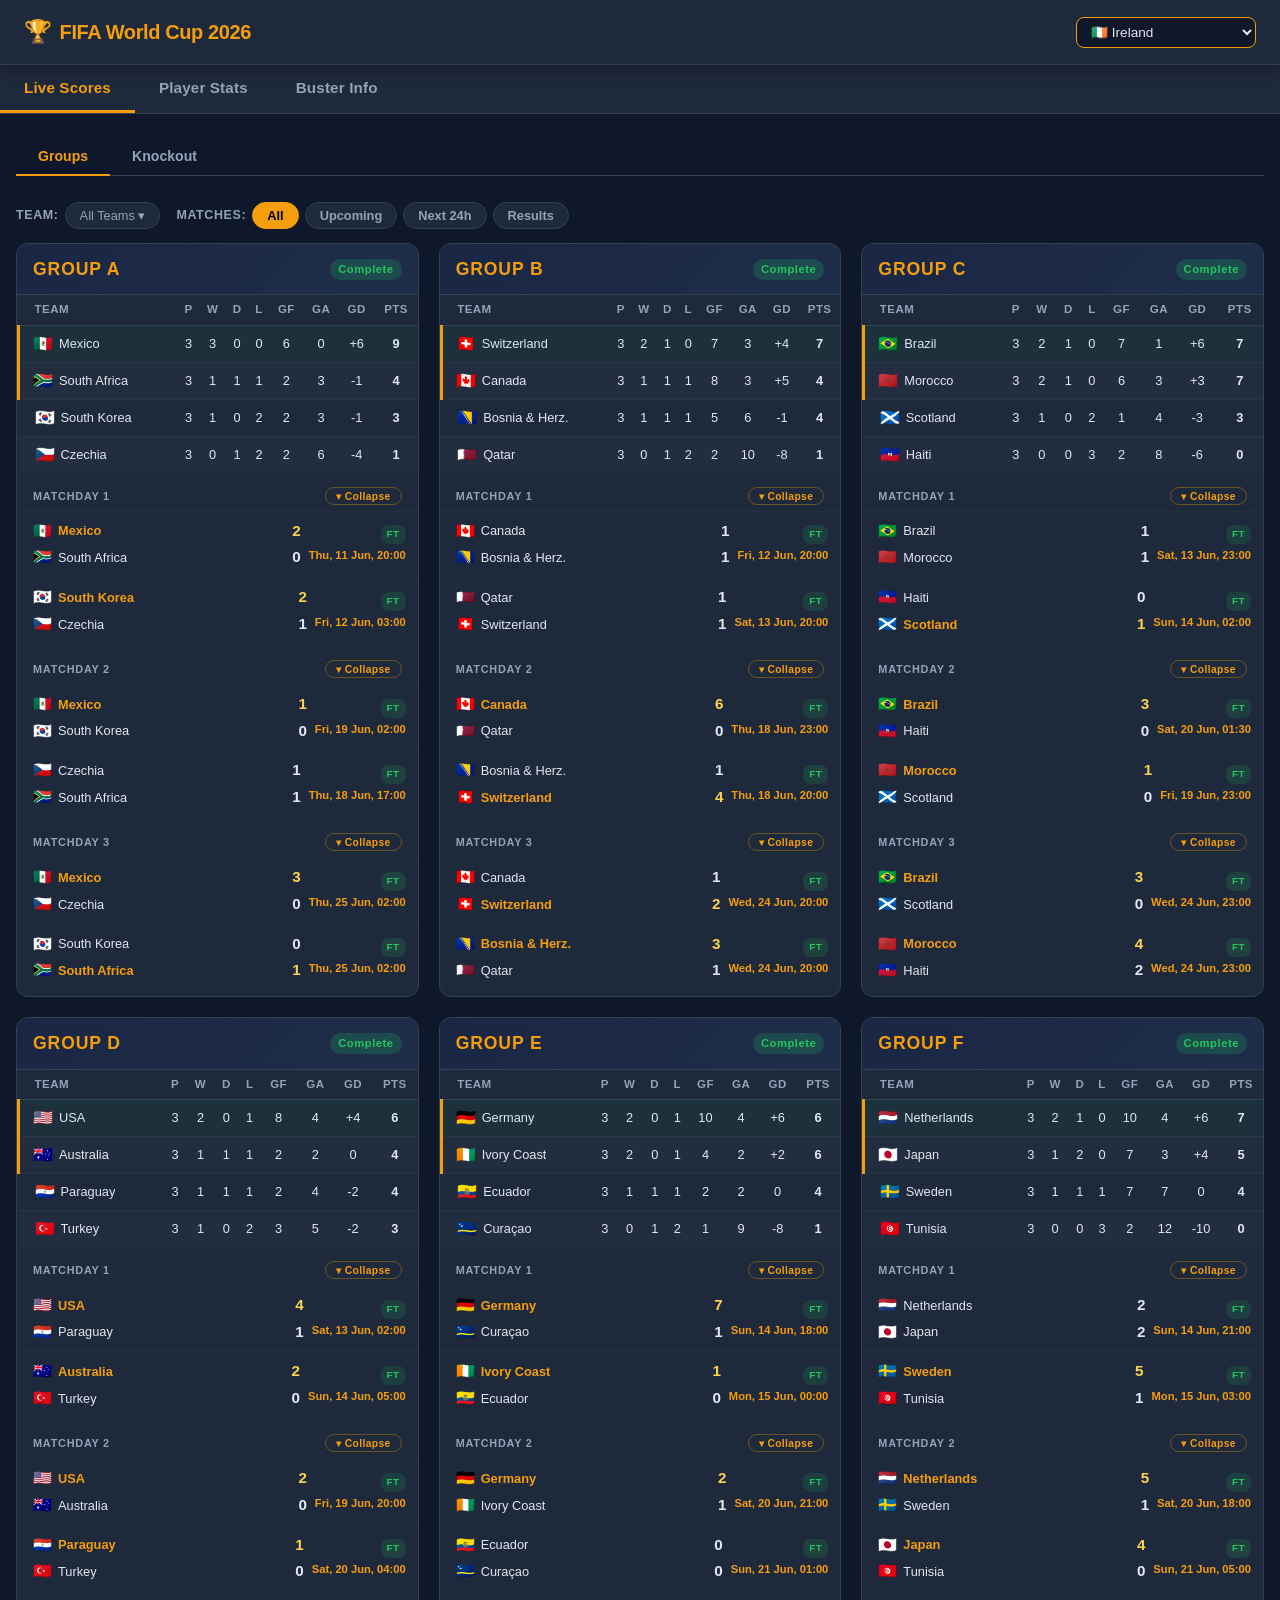
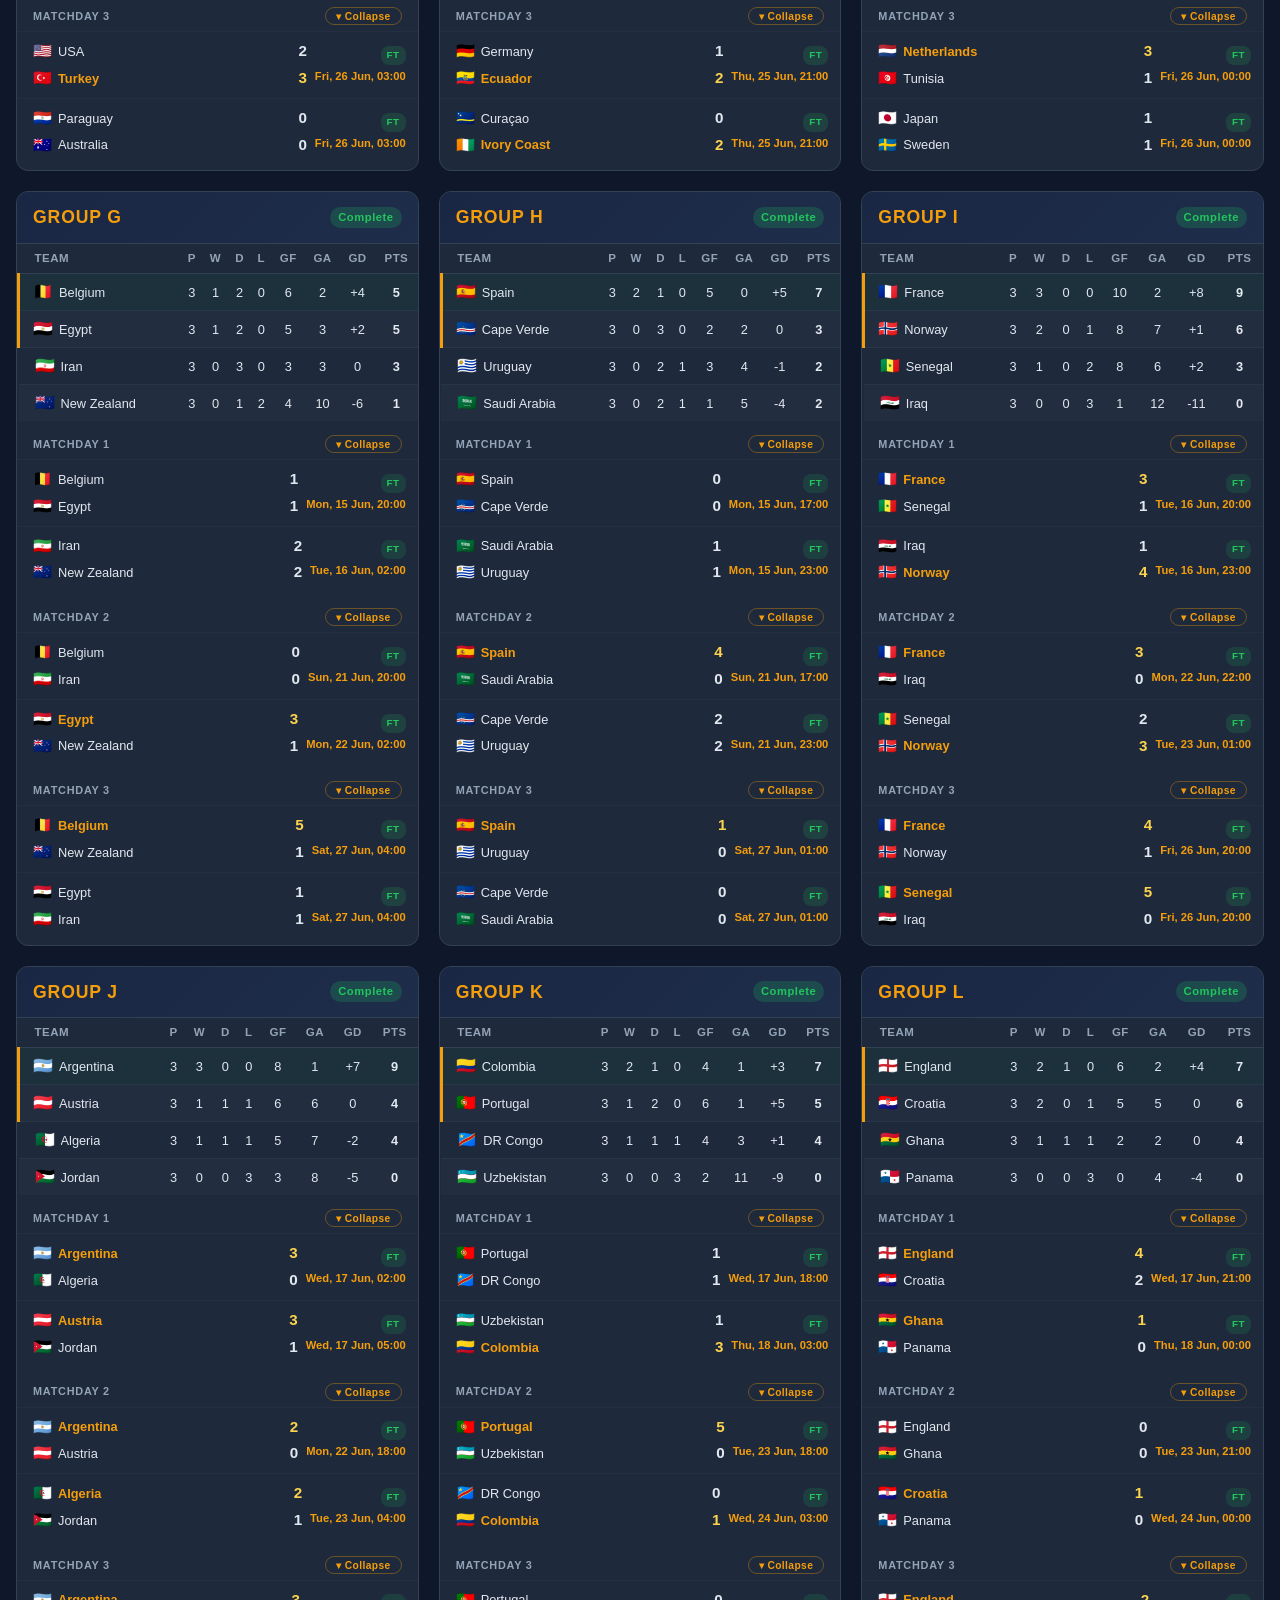
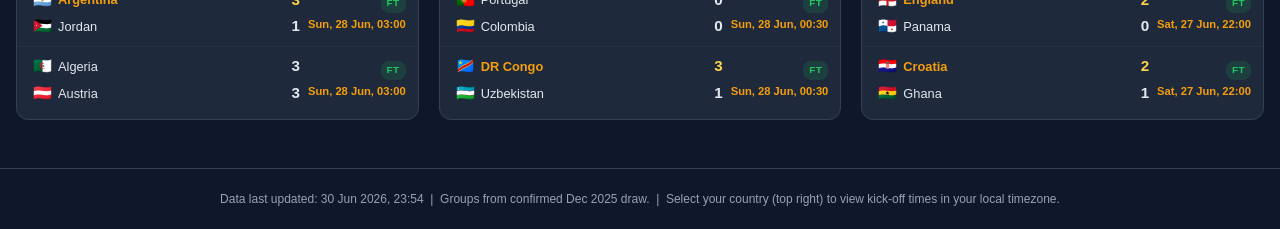
==== commit 98f45e4e: "feat: show buster entrant on knockout cards + group-stage-complete banner - Each team in the knockou" ====
--- a/index.html
+++ b/index.html
@@ -29,7 +29,7 @@
   <meta name="twitter:description" content="Enter the World Cup Buster — €20 entry, randomly drawn team from all 48 nations." />
   <meta name="twitter:image"       content="https://beezzars200.github.io/World-Cup-2026/images/IMG_2536.jpeg" />
 
-  <link rel="stylesheet" href="css/style.css?v=20" />
+  <link rel="stylesheet" href="css/style.css?v=21" />
 </head>
 <body>
 
@@ -83,7 +83,7 @@
       <div class="groups-grid" id="groupsGrid"></div>
     </div>
     <div class="sub-tab-panel" id="subtab-bracket">
-      <div class="info-banner">📡 Live data for all games will be available once the tournament starts.</div>
+      <div class="info-banner" id="bracketBanner">📡 Live data for all games will be available once the tournament starts.</div>
       <div class="bracket-container">
         <div class="bracket-scroll" id="bracketScroll">
           <div class="bracket" id="bracketRoot"></div>
@@ -158,6 +158,6 @@
 
 <script src="js/tournament.js?v=5"></script>
 <script src="js/draw.js?v=3"></script>
-<script src="js/app.js?v=25"></script>
+<script src="js/app.js?v=26"></script>
 </body>
 </html>
--- a/css/style.css
+++ b/css/style.css
@@ -586,8 +586,11 @@
 }
 
 .match-card-team .flag { font-size: 1rem; flex-shrink: 0; }
-.match-card-team .cname { flex: 1; overflow: hidden; text-overflow: ellipsis; white-space: nowrap; color: var(--muted); }
+.match-card-team .cinfo { flex: 1; min-width: 0; display: flex; flex-direction: column; justify-content: center; line-height: 1.15; }
+.match-card-team .cname { overflow: hidden; text-overflow: ellipsis; white-space: nowrap; color: var(--muted); }
 .match-card-team .cname.known { color: var(--text); }
+.match-card-team .cbuster { font-size: 0.6rem; font-weight: 600; color: var(--muted); overflow: hidden; text-overflow: ellipsis; white-space: nowrap; opacity: 0.85; }
+.match-card-team.winner .cbuster { color: var(--gold); opacity: 1; }
 .match-card-team .cscore {
   font-weight: 800;
   font-size: 0.95rem;
@@ -1370,6 +1373,12 @@
   margin-bottom: 14px;
   text-align: center;
 }
+.info-banner.complete {
+  color: var(--gold-light);
+  background: rgba(245,158,11,0.10);
+  border-color: rgba(245,158,11,0.45);
+  font-weight: 600;
+}
 
 /* ── BUSTER CTA BANNER ── */
 .buster-cta {
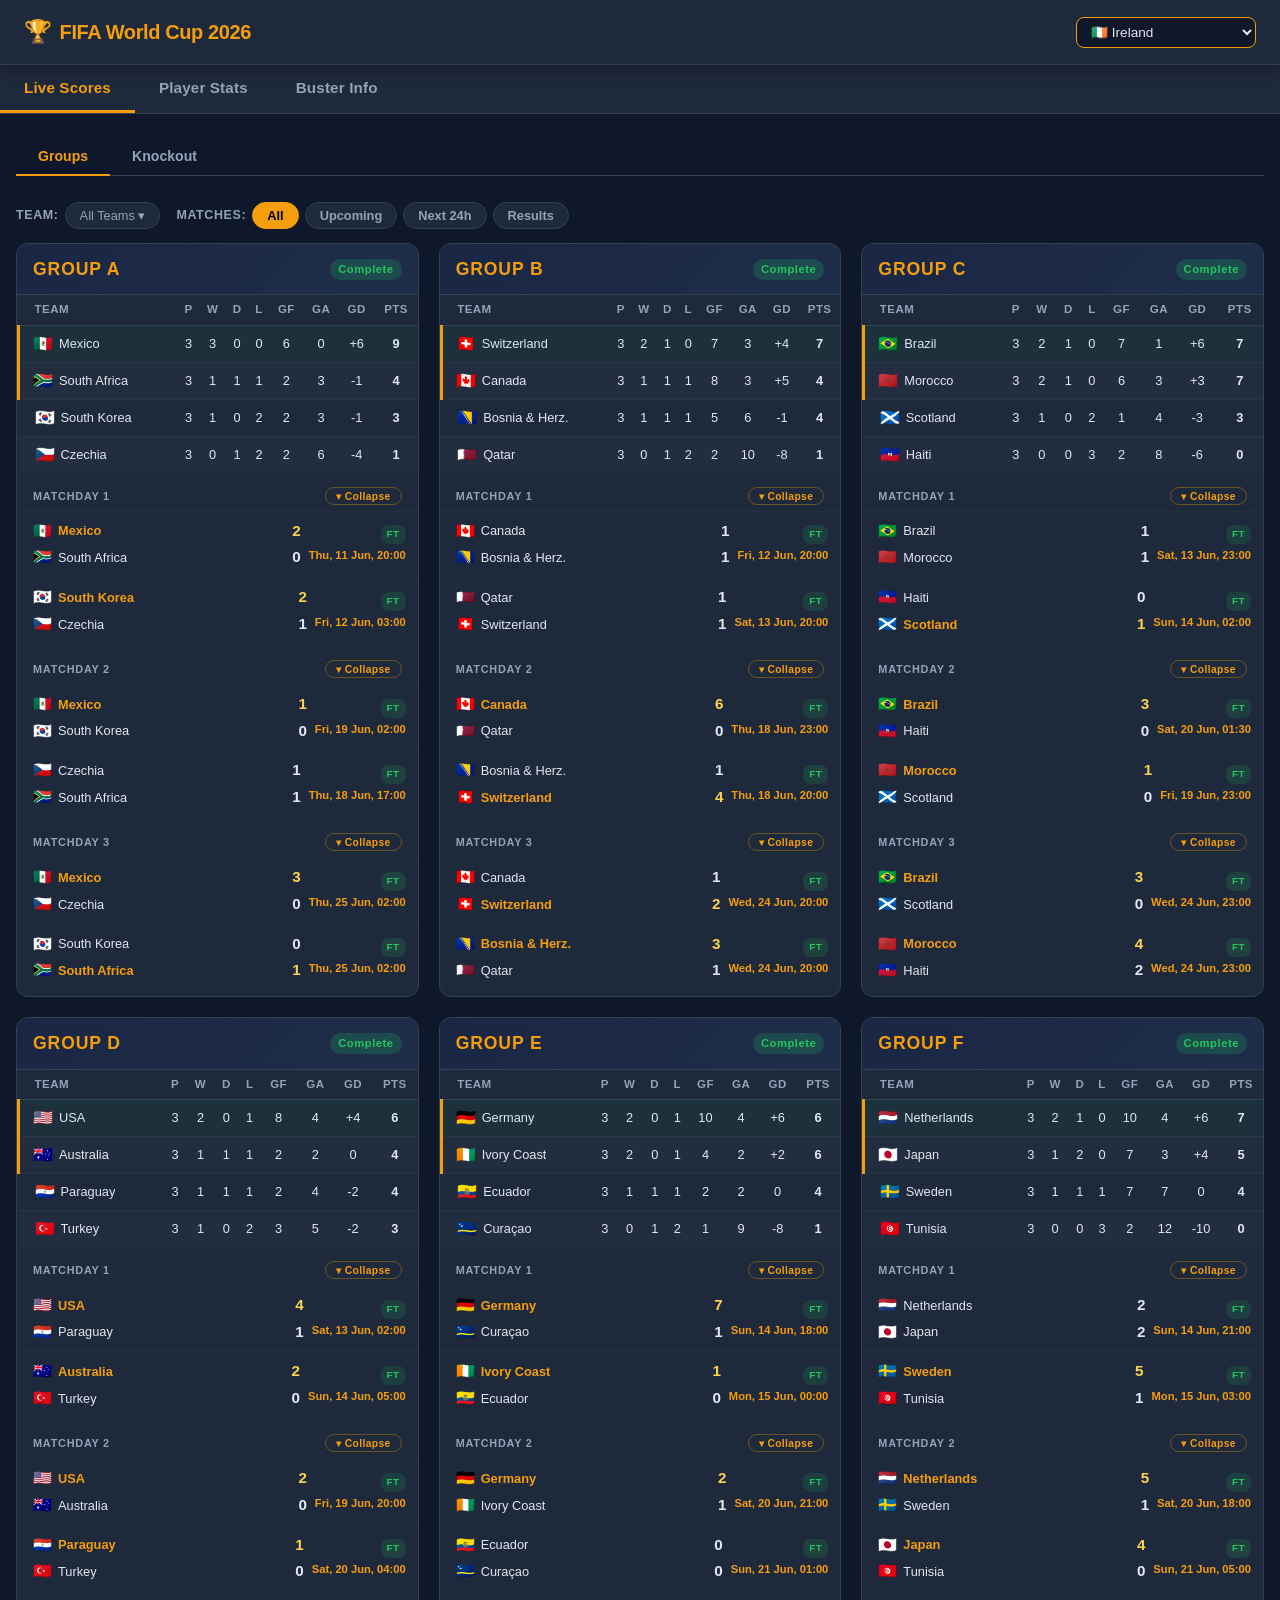
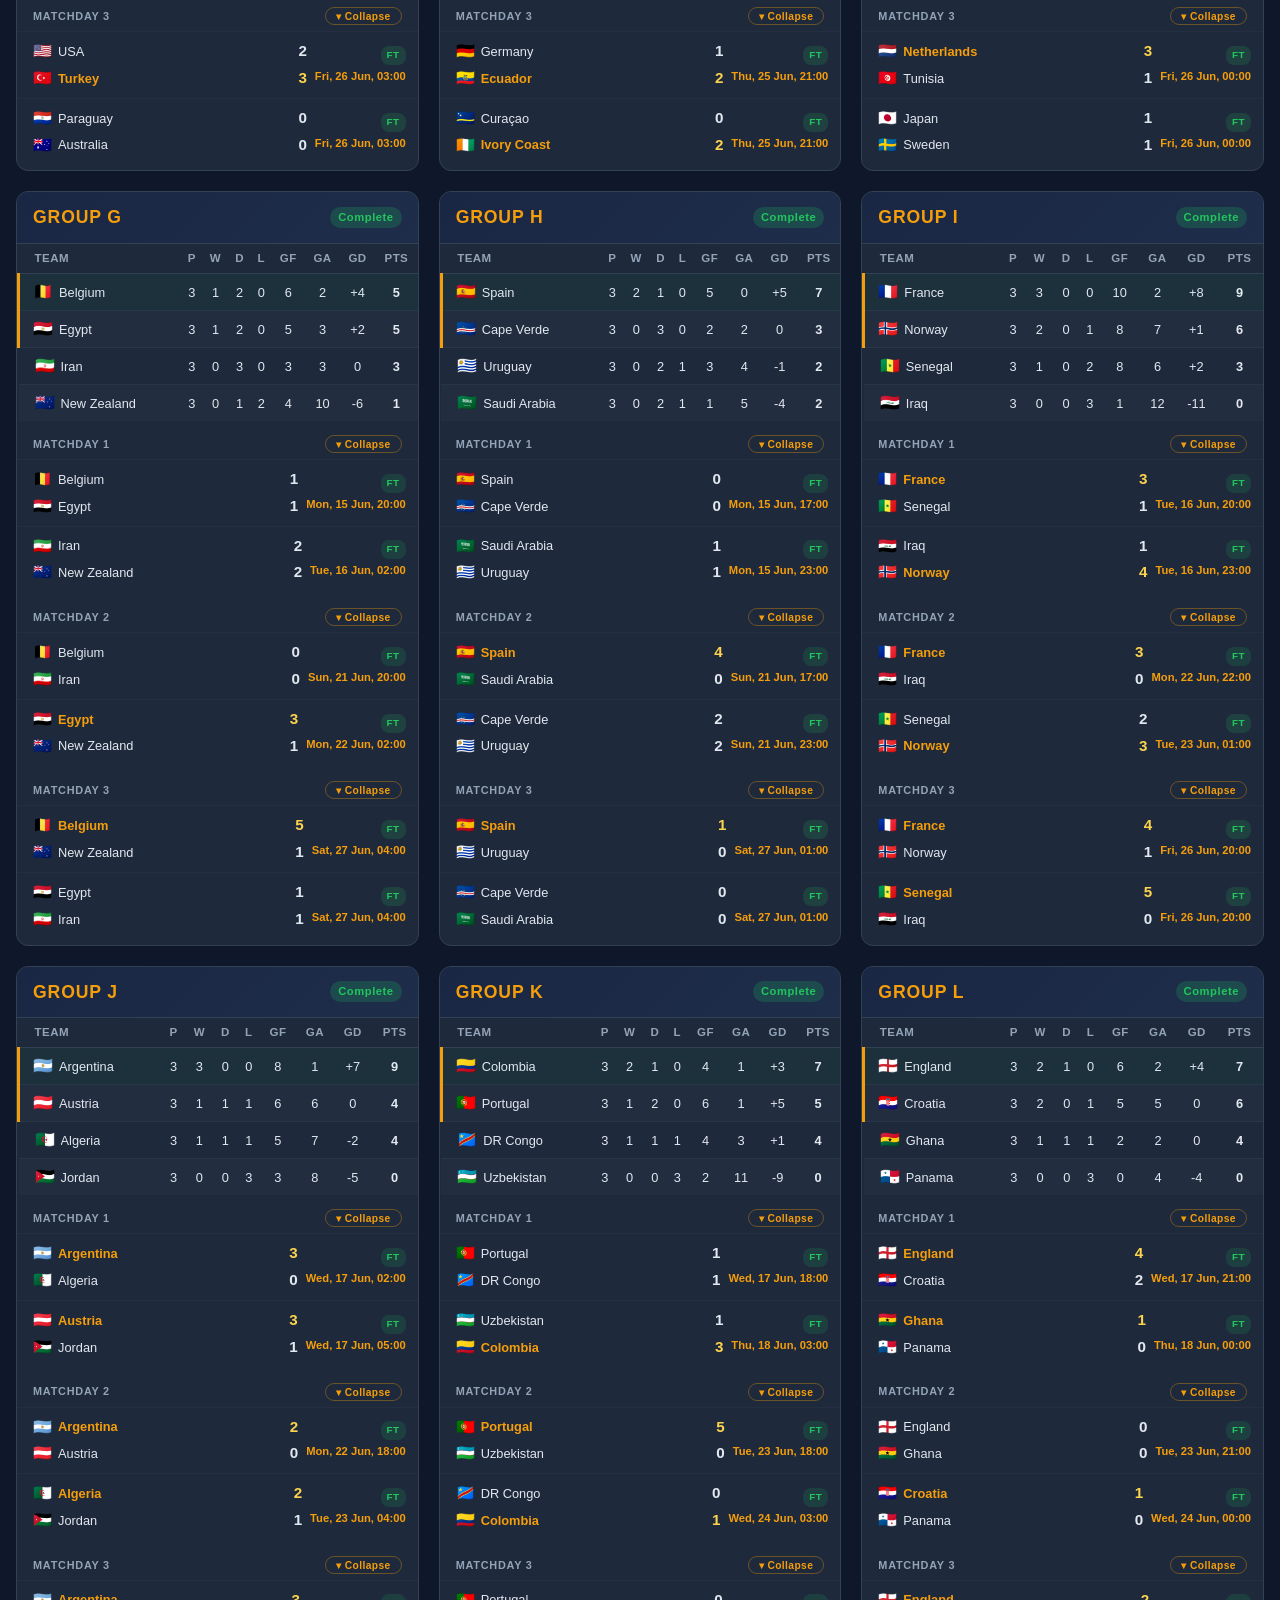
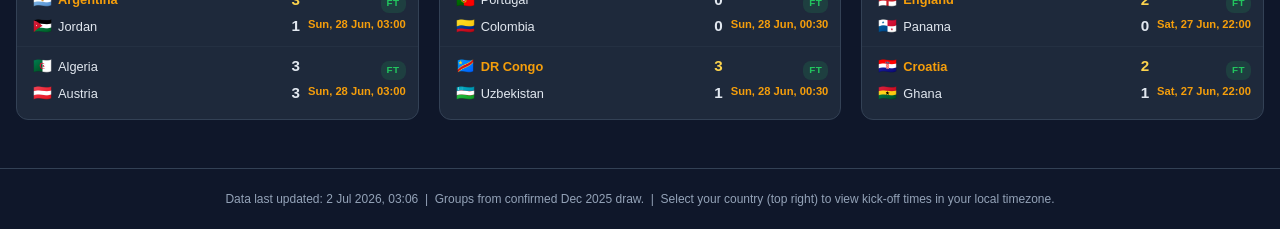
==== commit 31f547f1: "fix: code review — score orientation, pens-aware results, dead code Correctness: - Knockout scores w" ====
--- a/index.html
+++ b/index.html
@@ -29,7 +29,7 @@
   <meta name="twitter:description" content="Enter the World Cup Buster — €20 entry, randomly drawn team from all 48 nations." />
   <meta name="twitter:image"       content="https://beezzars200.github.io/World-Cup-2026/images/IMG_2536.jpeg" />
 
-  <link rel="stylesheet" href="css/style.css?v=21" />
+  <link rel="stylesheet" href="css/style.css?v=22" />
 </head>
 <body>
 
@@ -158,6 +158,6 @@
 
 <script src="js/tournament.js?v=5"></script>
 <script src="js/draw.js?v=3"></script>
-<script src="js/app.js?v=26"></script>
+<script src="js/app.js?v=28"></script>
 </body>
 </html>
--- a/css/style.css
+++ b/css/style.css
@@ -609,6 +609,71 @@
 .match-card-team.winner .cscore { color: var(--gold-light); }
 .match-card-team.winner .cscore .cpens { color: var(--gold); }
 
+/* ── MATCH DETAIL MODAL ── */
+.match-card.clickable { cursor: pointer; transition: border-color 0.15s, transform 0.1s; }
+.match-card.clickable:hover { border-color: var(--gold); }
+.match-card.clickable:active { transform: scale(0.98); }
+
+.match-modal-overlay {
+  position: fixed; inset: 0; z-index: 1000;
+  background: rgba(0,0,0,0.72);
+  display: flex; align-items: center; justify-content: center;
+  padding: 20px;
+  animation: mmFade 0.15s ease;
+}
+@keyframes mmFade { from { opacity: 0; } to { opacity: 1; } }
+
+.match-modal {
+  position: relative;
+  width: 100%; max-width: 380px;
+  background: var(--surface);
+  border: 1px solid var(--border);
+  border-radius: 16px;
+  padding: 22px 20px 18px;
+  box-shadow: 0 20px 60px rgba(0,0,0,0.6);
+  animation: mmPop 0.18s ease;
+}
+@keyframes mmPop { from { transform: translateY(12px) scale(0.97); opacity: 0; } to { transform: none; opacity: 1; } }
+
+.mm-close {
+  position: absolute; top: 10px; right: 10px;
+  width: 30px; height: 30px;
+  border: none; border-radius: 50%;
+  background: rgba(255,255,255,0.06); color: var(--muted);
+  font-size: 0.9rem; cursor: pointer; line-height: 1;
+}
+.mm-close:hover { background: rgba(255,255,255,0.12); color: var(--text); }
+
+.mm-head { display: flex; align-items: center; justify-content: space-between; gap: 10px; margin-bottom: 16px; padding-right: 26px; }
+.mm-round { font-size: 0.78rem; font-weight: 700; color: var(--muted); text-transform: uppercase; letter-spacing: 0.04em; }
+.mm-status { font-size: 0.66rem; font-weight: 800; padding: 3px 9px; border-radius: 20px; text-transform: uppercase; letter-spacing: 0.03em; white-space: nowrap; }
+.mm-status-upcoming { background: rgba(255,255,255,0.08); color: var(--muted); }
+.mm-status-finished { background: rgba(245,158,11,0.15); color: var(--gold-light); }
+.mm-status-live { background: #e5352b; color: #fff; }
+
+.mm-team {
+  display: flex; align-items: center; gap: 12px;
+  padding: 10px 12px; border-radius: 10px;
+  background: rgba(255,255,255,0.03);
+}
+.mm-team.winner { background: rgba(245,158,11,0.10); border: 1px solid rgba(245,158,11,0.4); }
+.mm-flag { font-size: 1.9rem; flex-shrink: 0; }
+.mm-team-info { flex: 1; min-width: 0; }
+.mm-team-name { font-size: 1.02rem; font-weight: 700; color: var(--text); overflow: hidden; text-overflow: ellipsis; white-space: nowrap; }
+.mm-team.winner .mm-team-name { color: var(--gold); }
+.mm-team-buster { font-size: 0.74rem; font-weight: 600; color: var(--muted); margin-top: 2px; overflow: hidden; text-overflow: ellipsis; white-space: nowrap; }
+.mm-team.winner .mm-team-buster { color: var(--gold-light); }
+.mm-win-tick { color: var(--gold); font-weight: 900; font-size: 1rem; }
+.mm-score { font-size: 1.5rem; font-weight: 800; color: var(--text); min-width: 22px; text-align: right; }
+.mm-team.winner .mm-score { color: var(--gold-light); }
+.mm-score .mm-pens { font-size: 0.8rem; font-weight: 700; color: var(--muted); margin-left: 4px; }
+
+.mm-vs { text-align: center; font-size: 0.72rem; font-weight: 700; color: var(--muted); text-transform: uppercase; letter-spacing: 0.1em; padding: 5px 0; }
+.mm-pens-note { text-align: center; font-size: 0.76rem; color: var(--gold-light); font-weight: 600; margin-top: 10px; }
+
+.mm-meta { margin-top: 16px; padding-top: 14px; border-top: 1px solid var(--border); display: flex; flex-direction: column; gap: 7px; }
+.mm-meta-row { font-size: 0.82rem; color: var(--muted); }
+
 .match-card-footer {
   padding: 4px 10px;
   background: rgba(0,0,0,0.2);
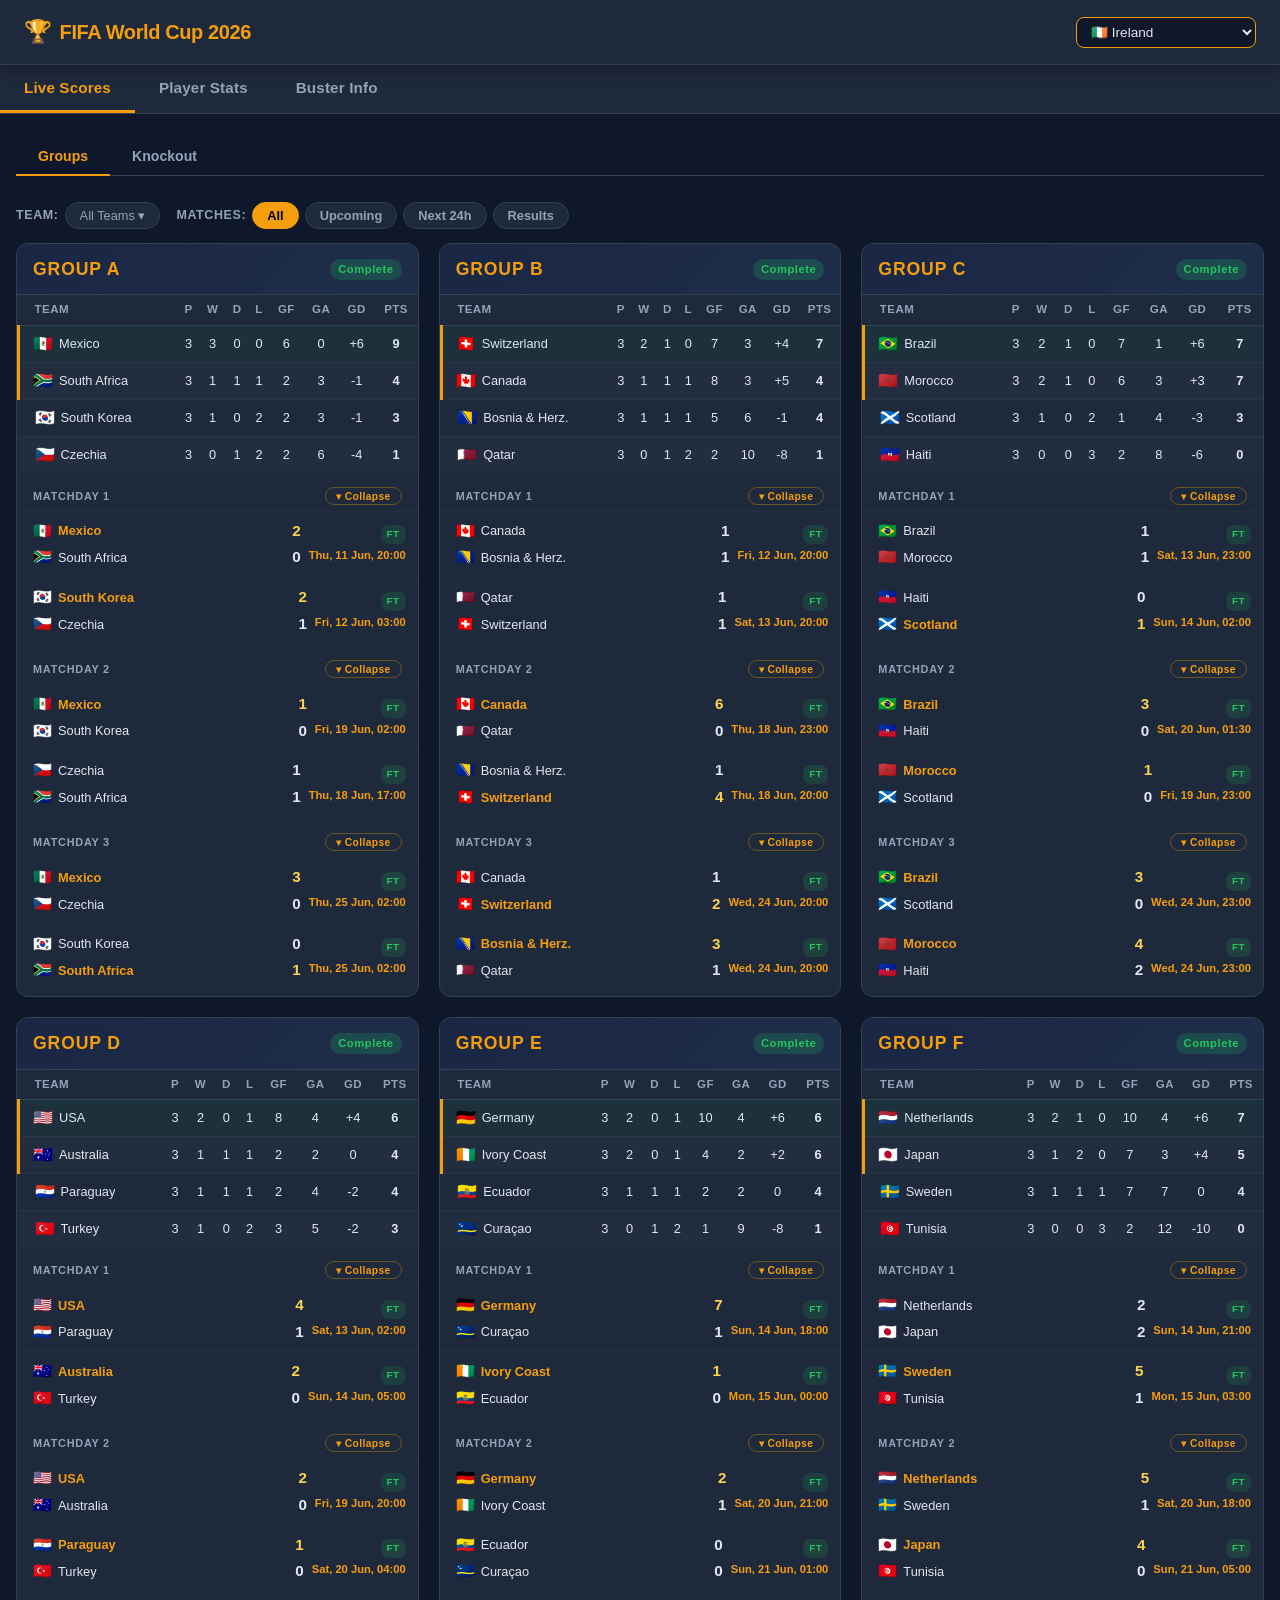
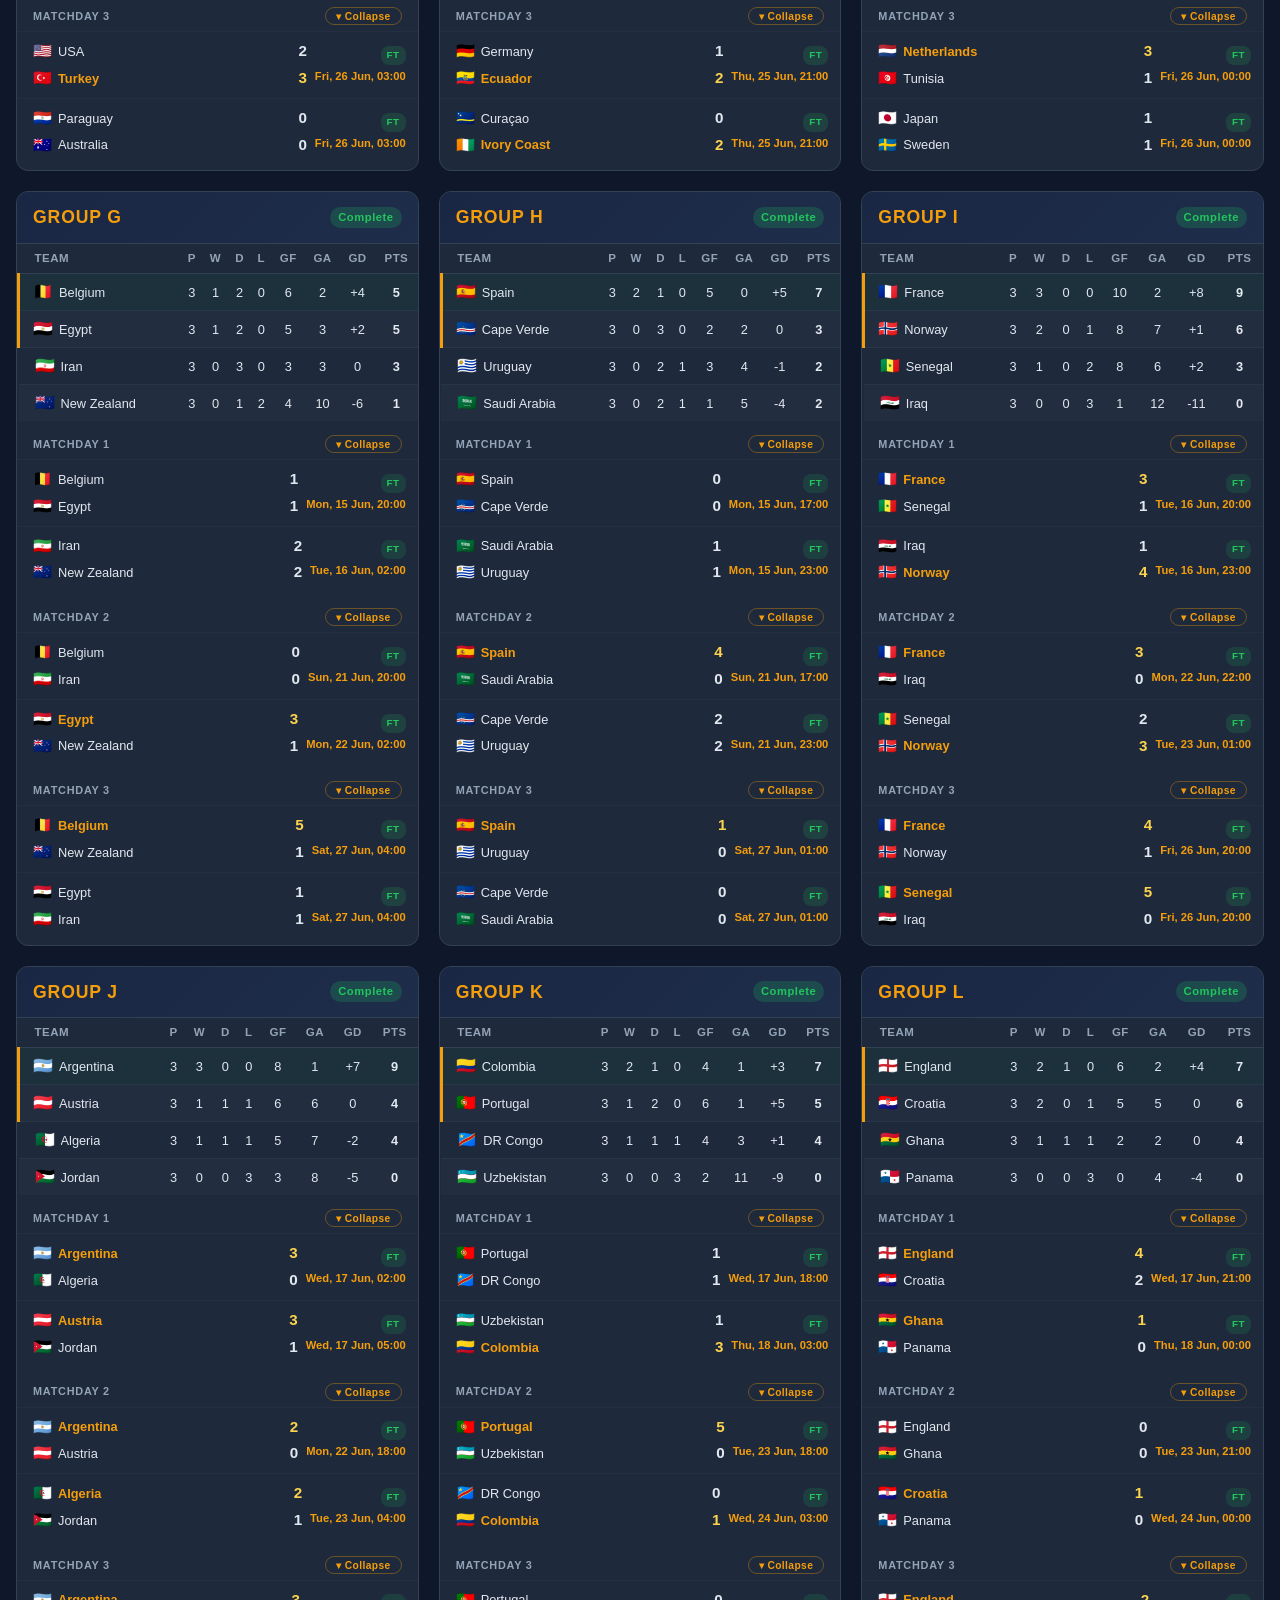
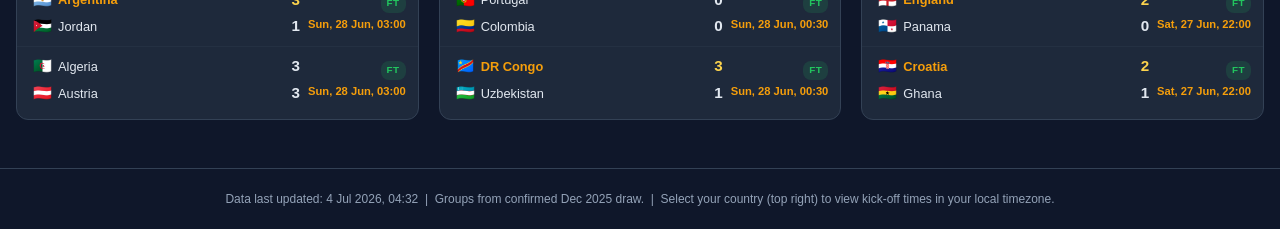
==== commit 66ac3459: "feat: show buster entrant under each player in Top Goalscorers Each scorer row now shows who picked " ====
--- a/index.html
+++ b/index.html
@@ -29,7 +29,7 @@
   <meta name="twitter:description" content="Enter the World Cup Buster — €20 entry, randomly drawn team from all 48 nations." />
   <meta name="twitter:image"       content="https://beezzars200.github.io/World-Cup-2026/images/IMG_2536.jpeg" />
 
-  <link rel="stylesheet" href="css/style.css?v=22" />
+  <link rel="stylesheet" href="css/style.css?v=23" />
 </head>
 <body>
 
@@ -158,6 +158,6 @@
 
 <script src="js/tournament.js?v=5"></script>
 <script src="js/draw.js?v=3"></script>
-<script src="js/app.js?v=28"></script>
+<script src="js/app.js?v=29"></script>
 </body>
 </html>
--- a/css/style.css
+++ b/css/style.css
@@ -2172,6 +2172,7 @@
 
 .scorer-player { font-weight: 600; color: var(--text); line-height: 1.3; }
 .scorer-team   { font-size: 0.72rem; color: var(--muted); margin-top: 2px; }
+.scorer-buster { font-size: 0.68rem; color: var(--gold-light); font-weight: 600; margin-top: 2px; }
 
 .scorer-goals {
   font-weight: 900;
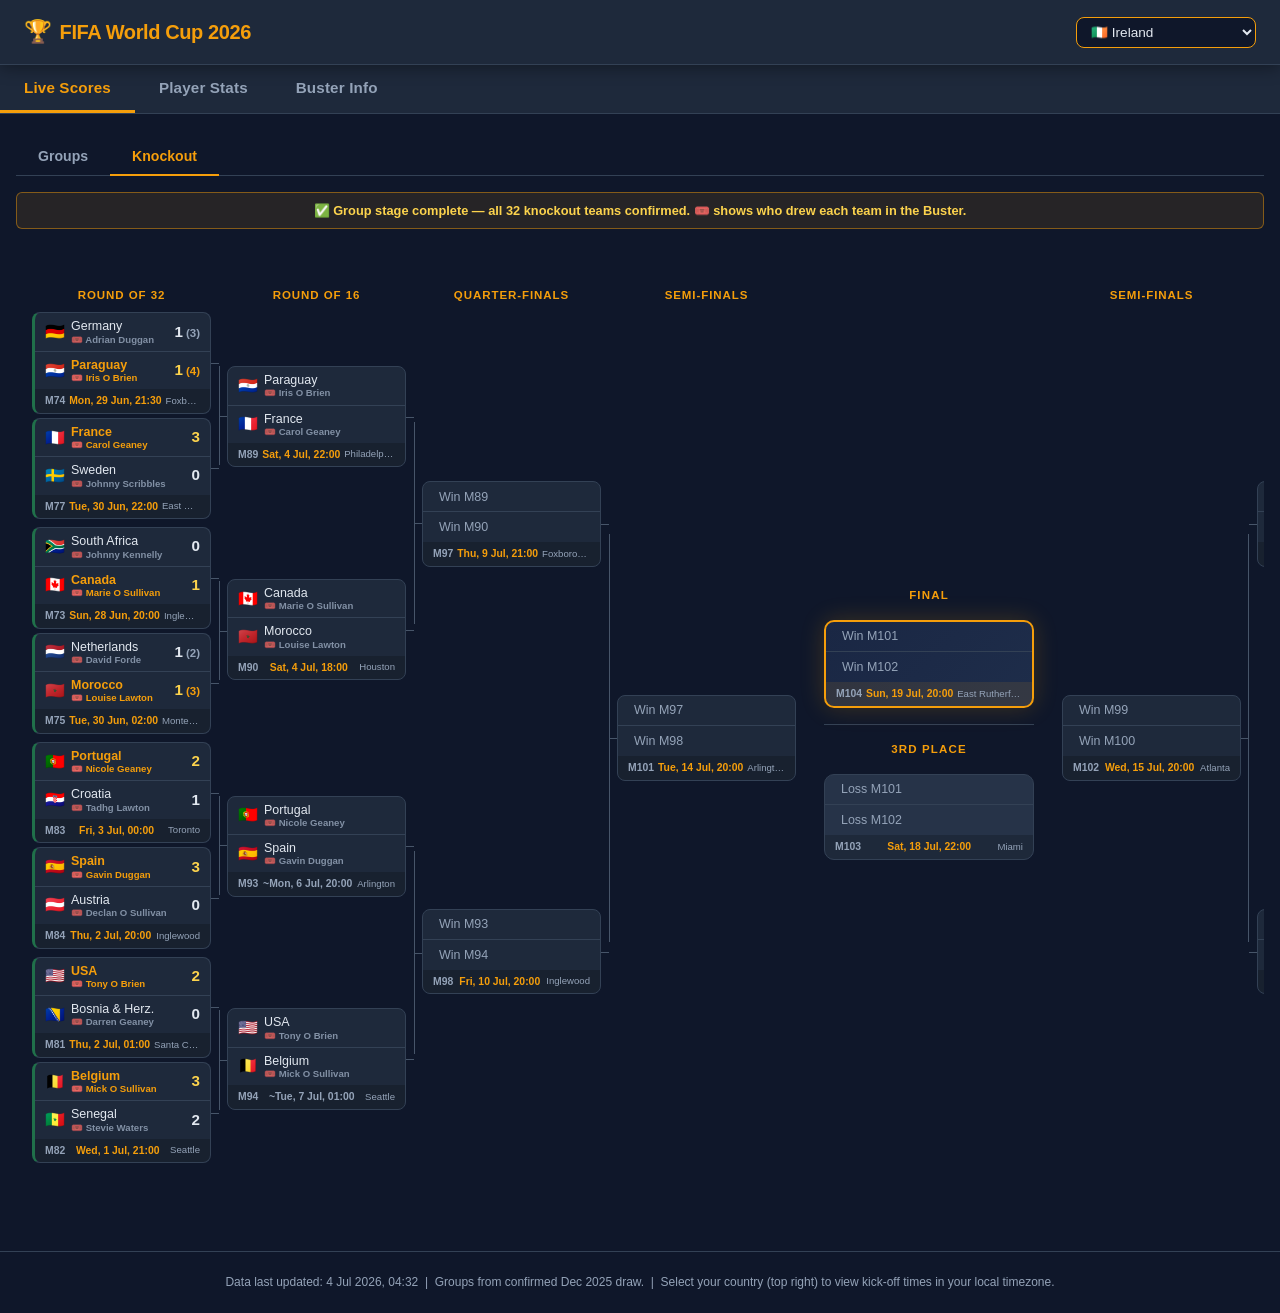
==== commit 9109ed1a: "feat: land on the Knockout bracket now the group stage is done Live Scores now opens on the Knockout" ====
--- a/index.html
+++ b/index.html
@@ -60,10 +60,10 @@
   <section class="tab-panel active" id="tab-live">
     <div id="liveNow" class="live-now-section"></div>
     <nav class="sub-tabs-bar">
-      <button class="sub-tab-btn active" data-subtab="groups">Groups</button>
-      <button class="sub-tab-btn"        data-subtab="bracket">Knockout</button>
+      <button class="sub-tab-btn"        data-subtab="groups">Groups</button>
+      <button class="sub-tab-btn active" data-subtab="bracket">Knockout</button>
     </nav>
-    <div class="sub-tab-panel active" id="subtab-groups">
+    <div class="sub-tab-panel" id="subtab-groups">
       <div class="group-filters">
         <div class="filter-group">
           <span class="filter-label">Team:</span>
@@ -82,7 +82,7 @@
       </div>
       <div class="groups-grid" id="groupsGrid"></div>
     </div>
-    <div class="sub-tab-panel" id="subtab-bracket">
+    <div class="sub-tab-panel active" id="subtab-bracket">
       <div class="info-banner" id="bracketBanner">📡 Live data for all games will be available once the tournament starts.</div>
       <div class="bracket-container">
         <div class="bracket-scroll" id="bracketScroll">
@@ -158,6 +158,6 @@
 
 <script src="js/tournament.js?v=5"></script>
 <script src="js/draw.js?v=3"></script>
-<script src="js/app.js?v=29"></script>
+<script src="js/app.js?v=30"></script>
 </body>
 </html>
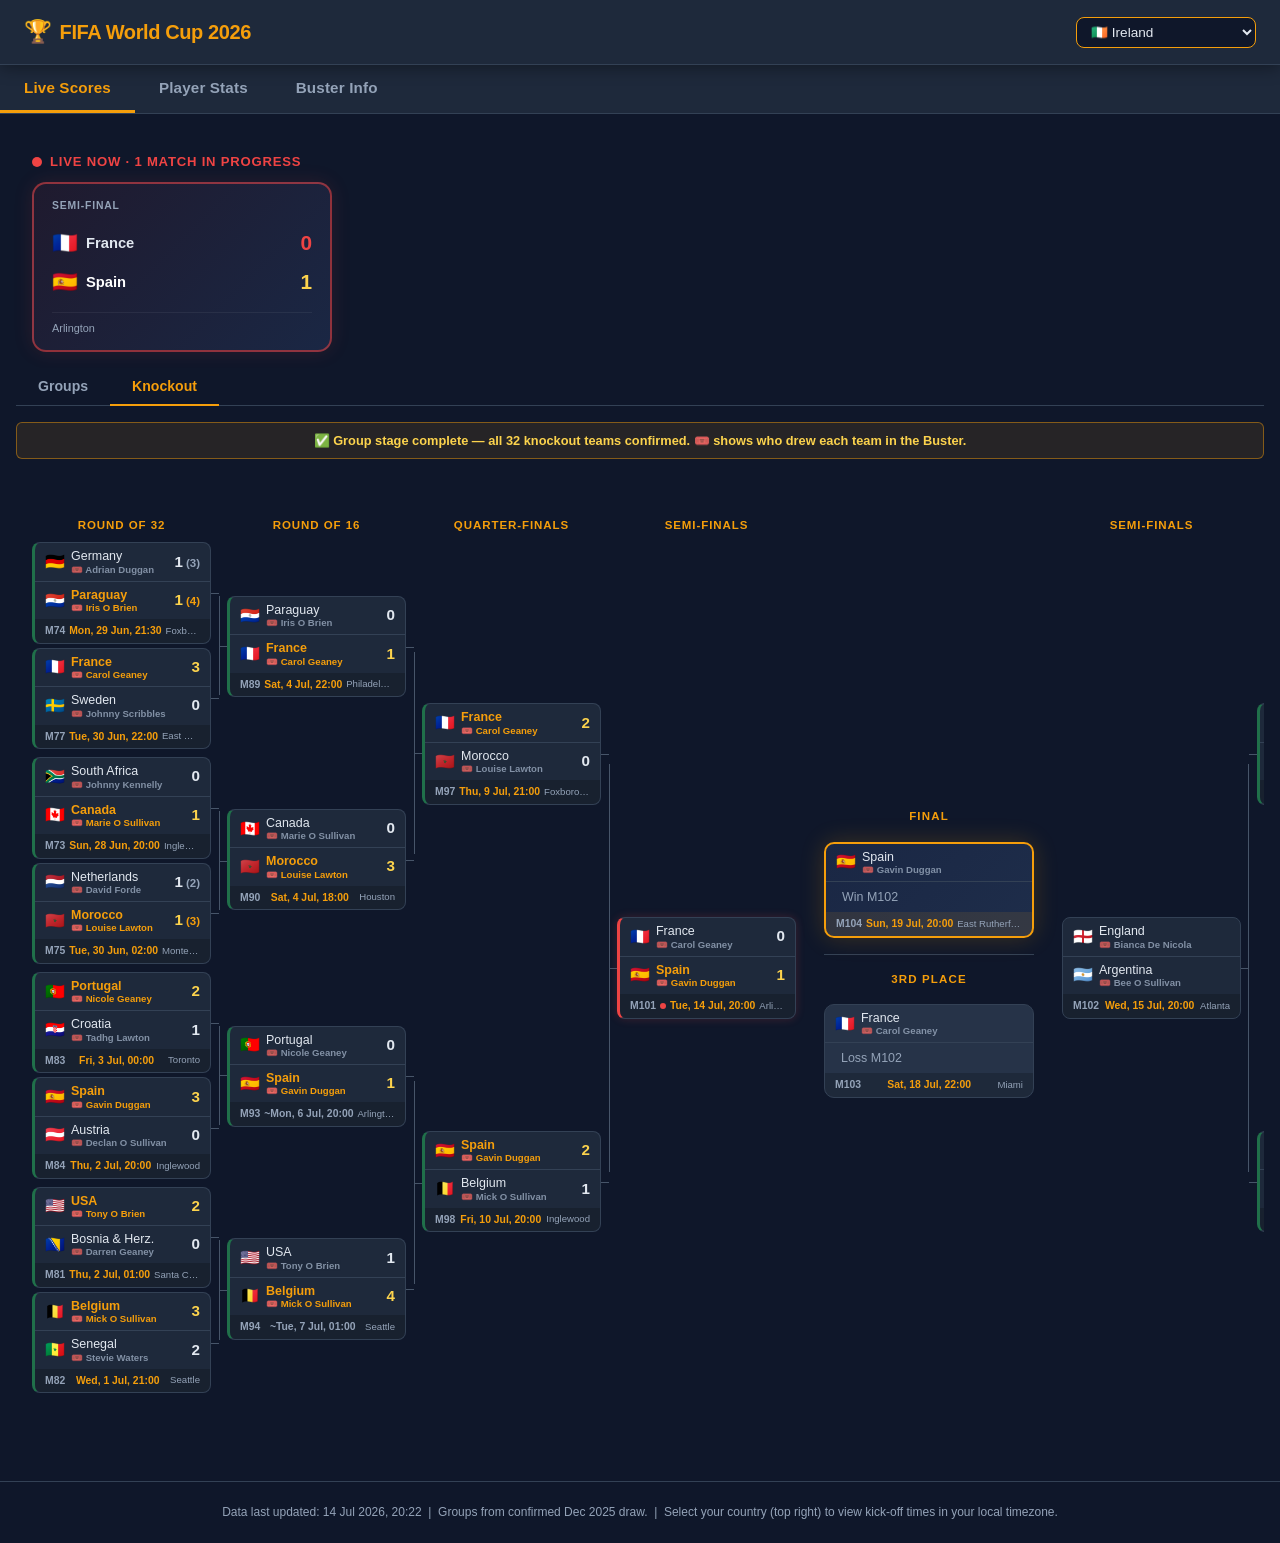
==== commit 3ac2eb12: "fix: correct Bianca De Nicola's name in the draw data https://claude.ai/code/session_01WchJKDraDw1Da" ====
--- a/index.html
+++ b/index.html
@@ -157,7 +157,7 @@
 </footer>
 
 <script src="js/tournament.js?v=5"></script>
-<script src="js/draw.js?v=3"></script>
+<script src="js/draw.js?v=4"></script>
 <script src="js/app.js?v=30"></script>
 </body>
 </html>
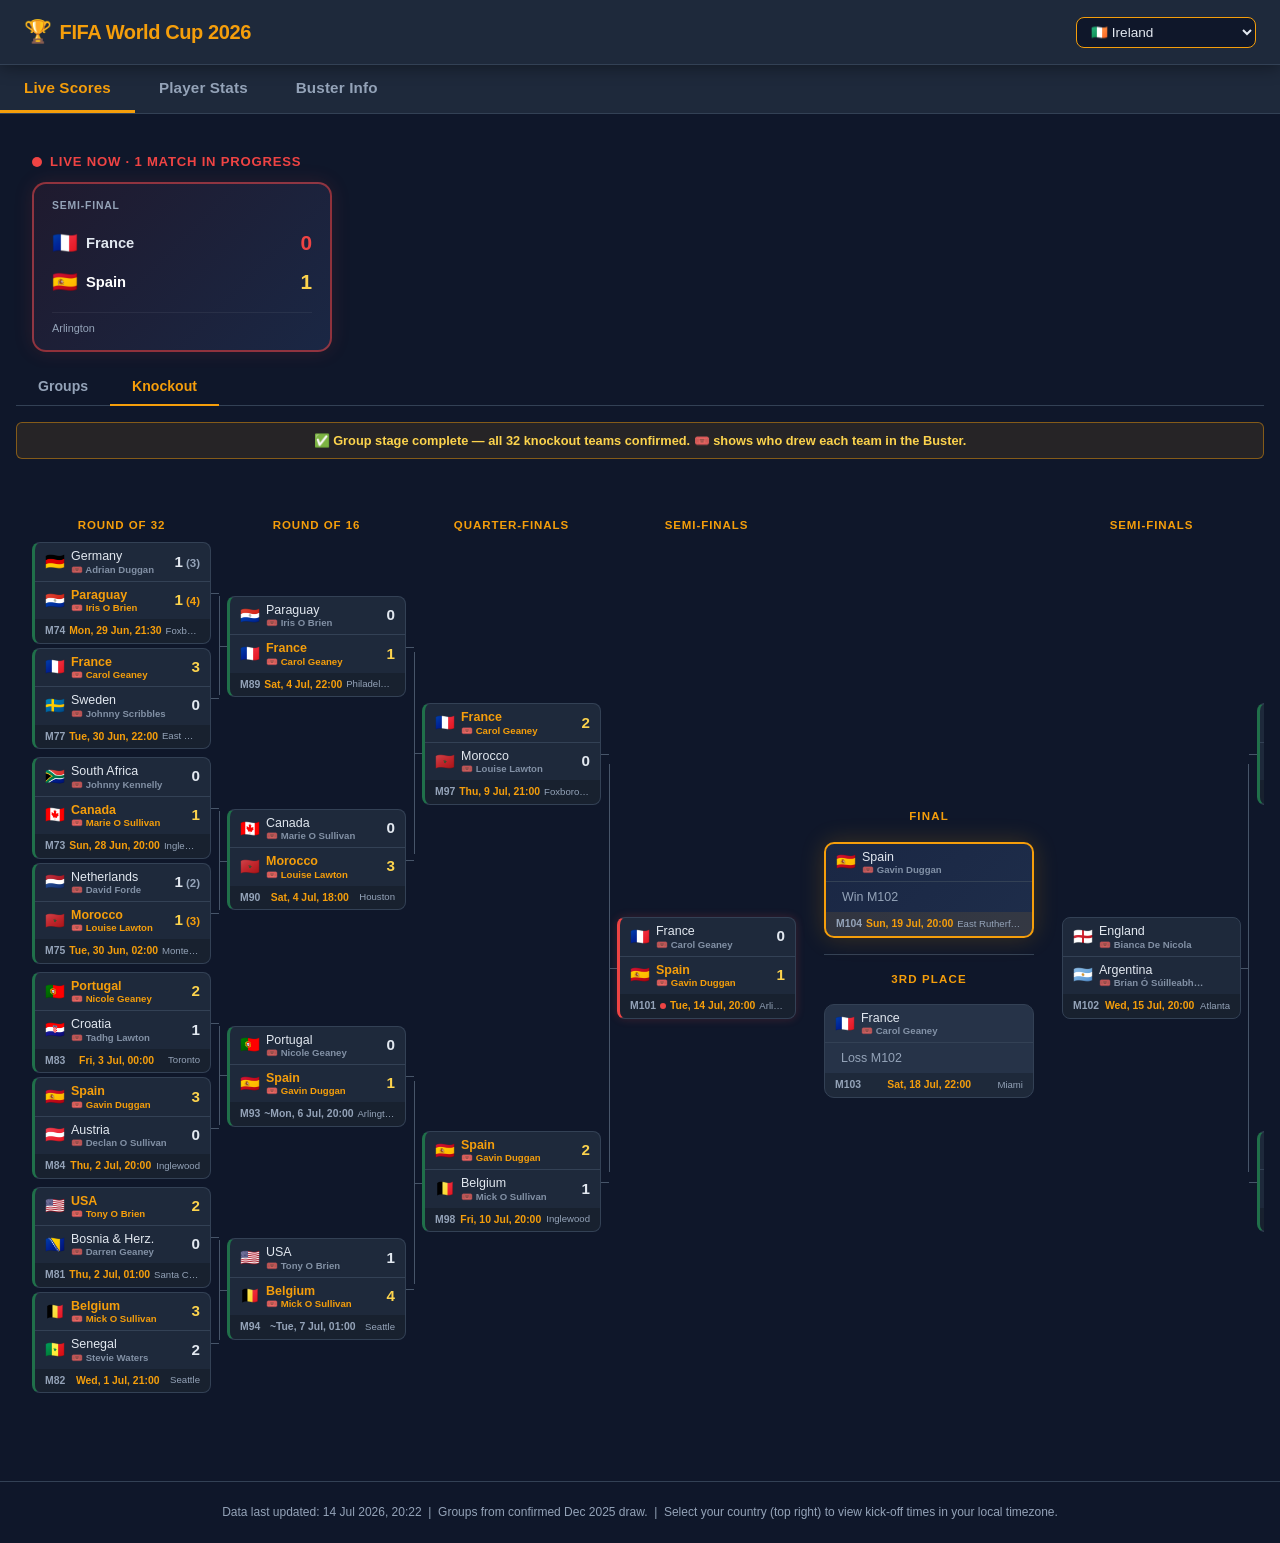
==== commit 60c3de6c: "fix: correct entrant #4's name to Brian Ó Súilleabháin https://claude.ai/code/session_01WchJKDraDw1D" ====
--- a/index.html
+++ b/index.html
@@ -157,7 +157,7 @@
 </footer>
 
 <script src="js/tournament.js?v=5"></script>
-<script src="js/draw.js?v=4"></script>
+<script src="js/draw.js?v=5"></script>
 <script src="js/app.js?v=30"></script>
 </body>
 </html>
